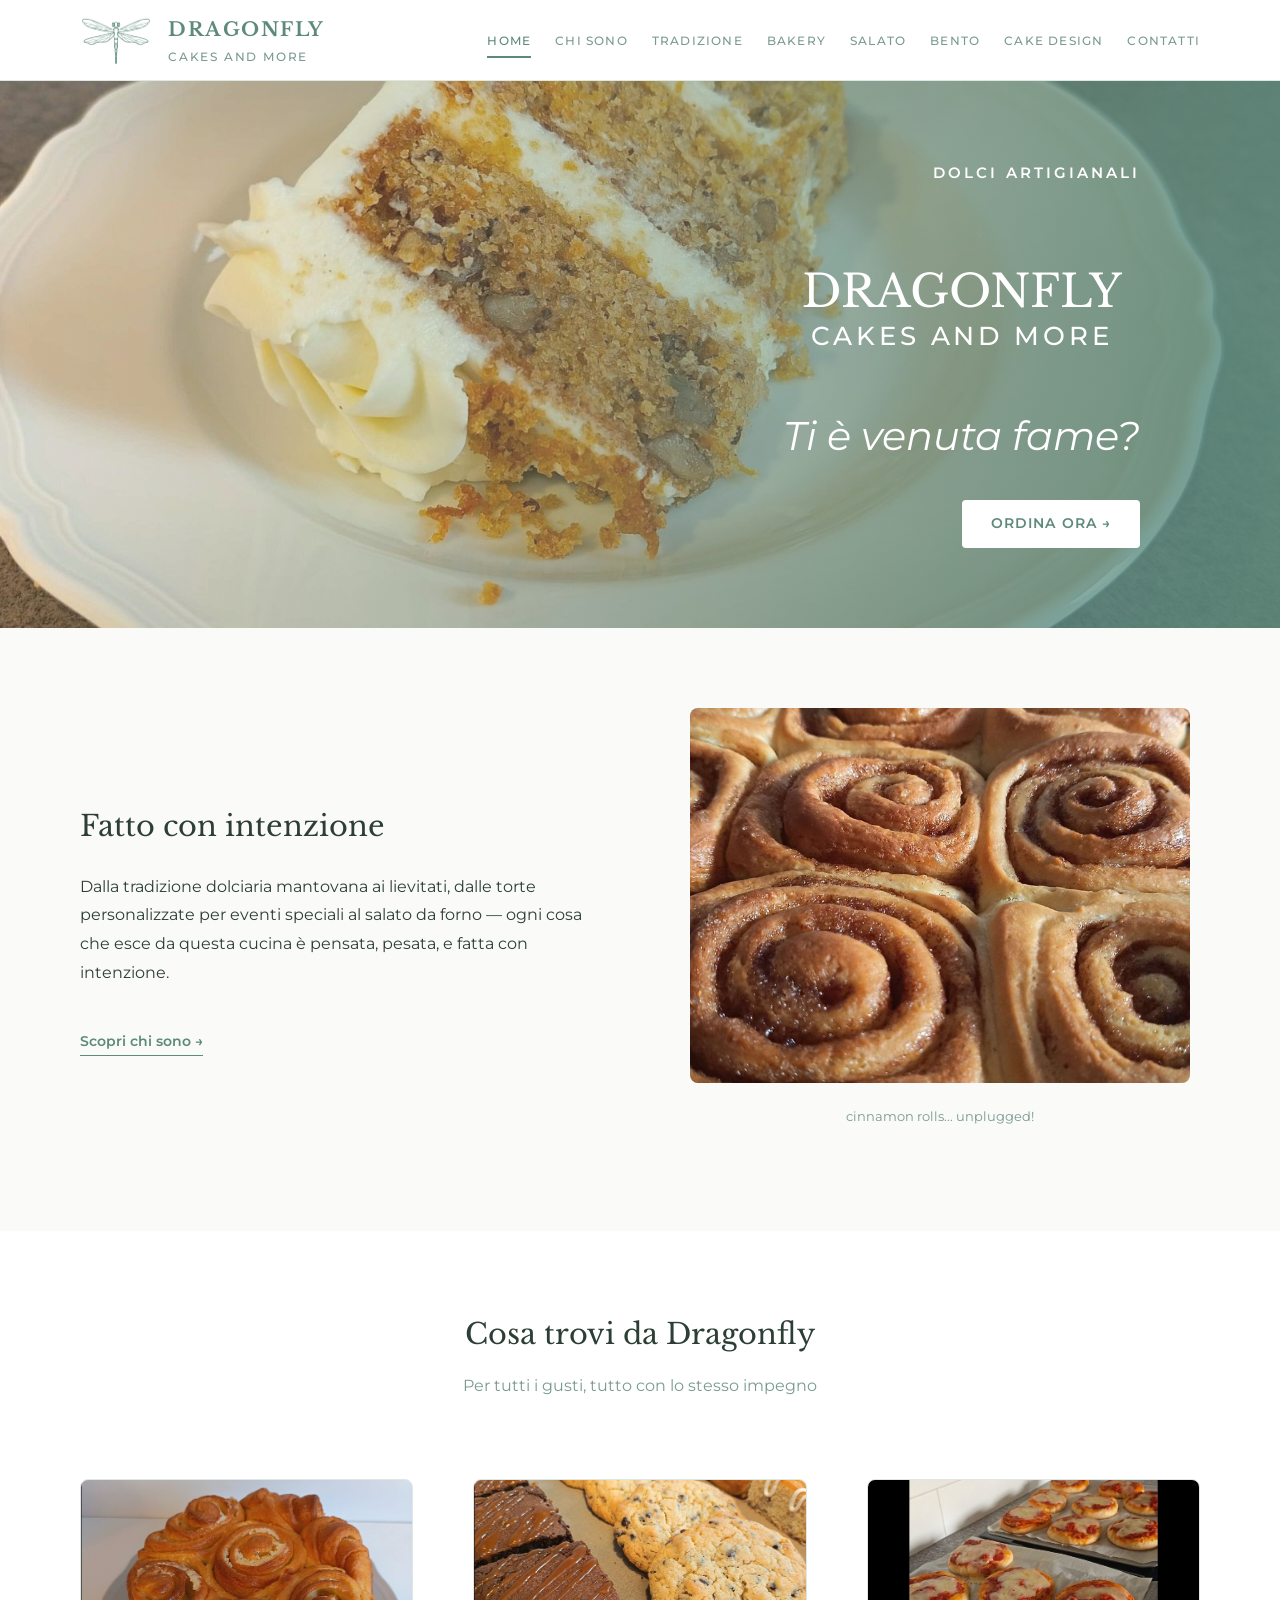
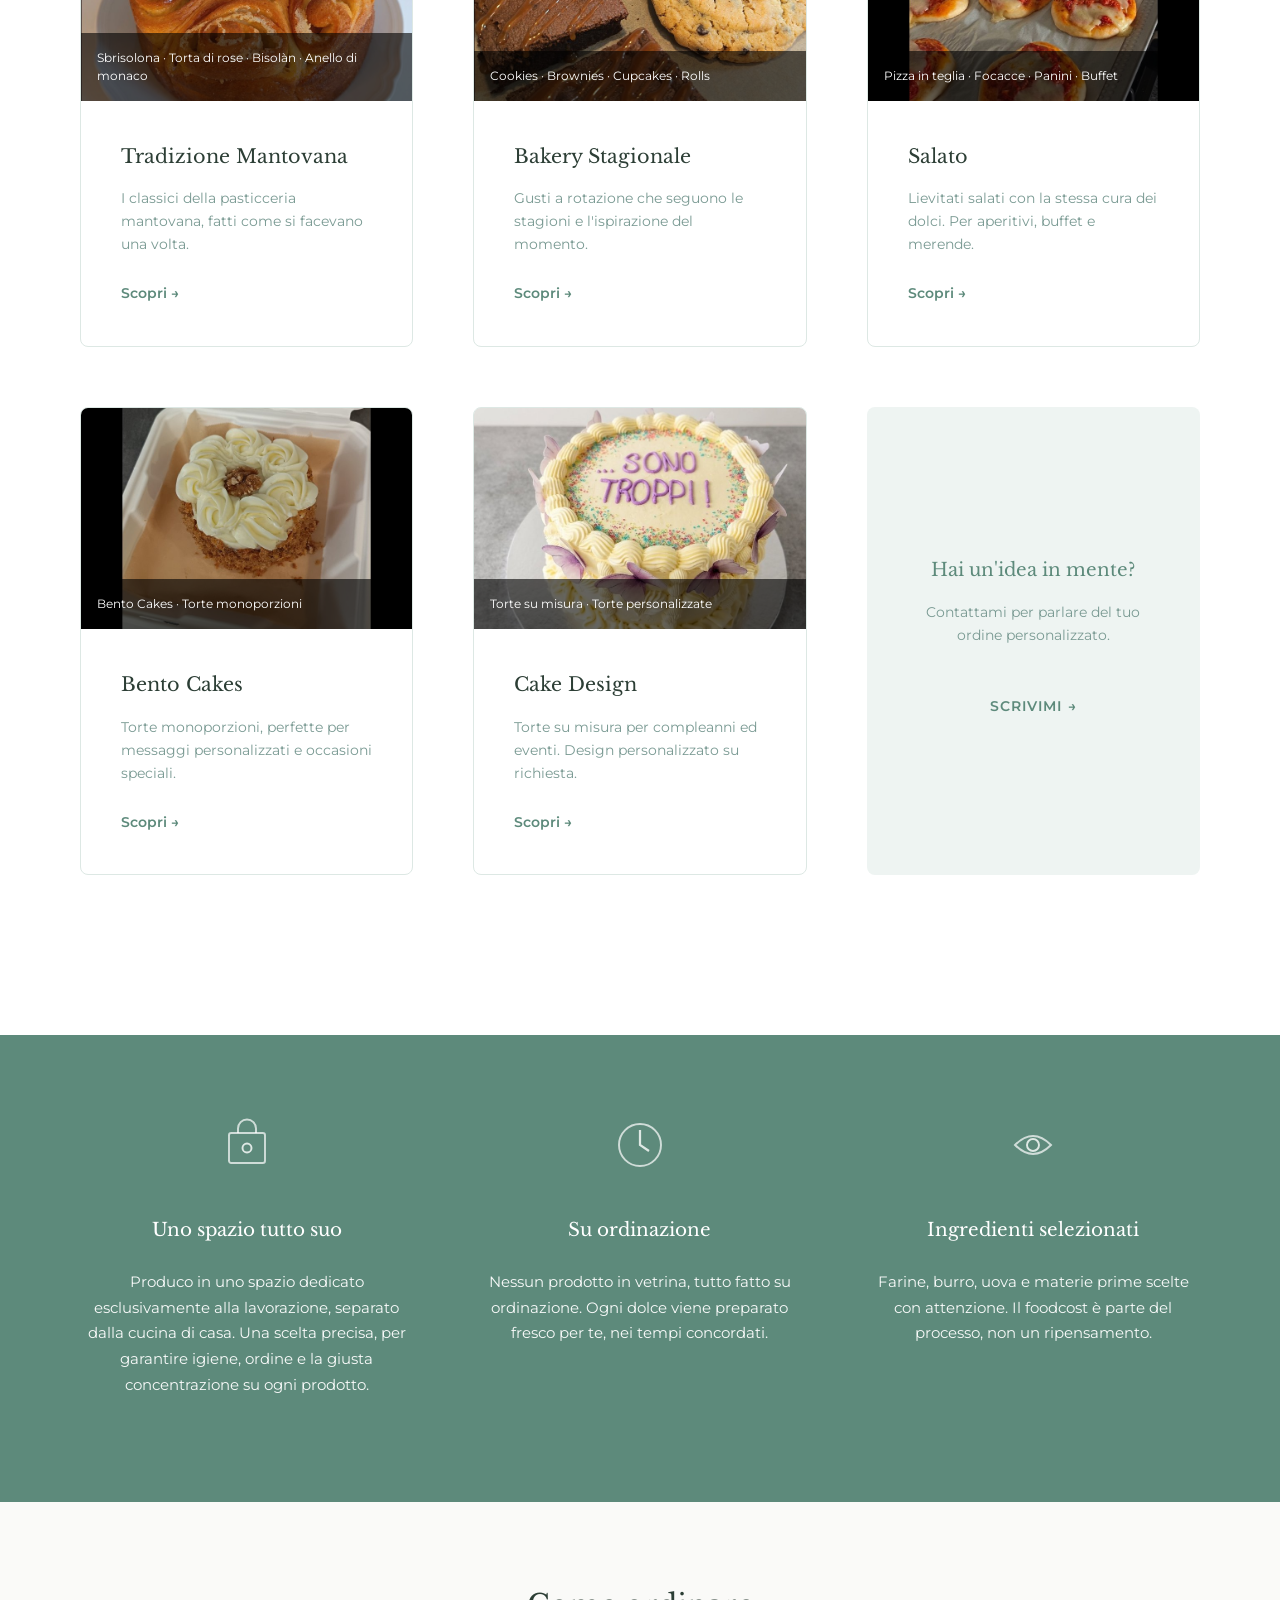
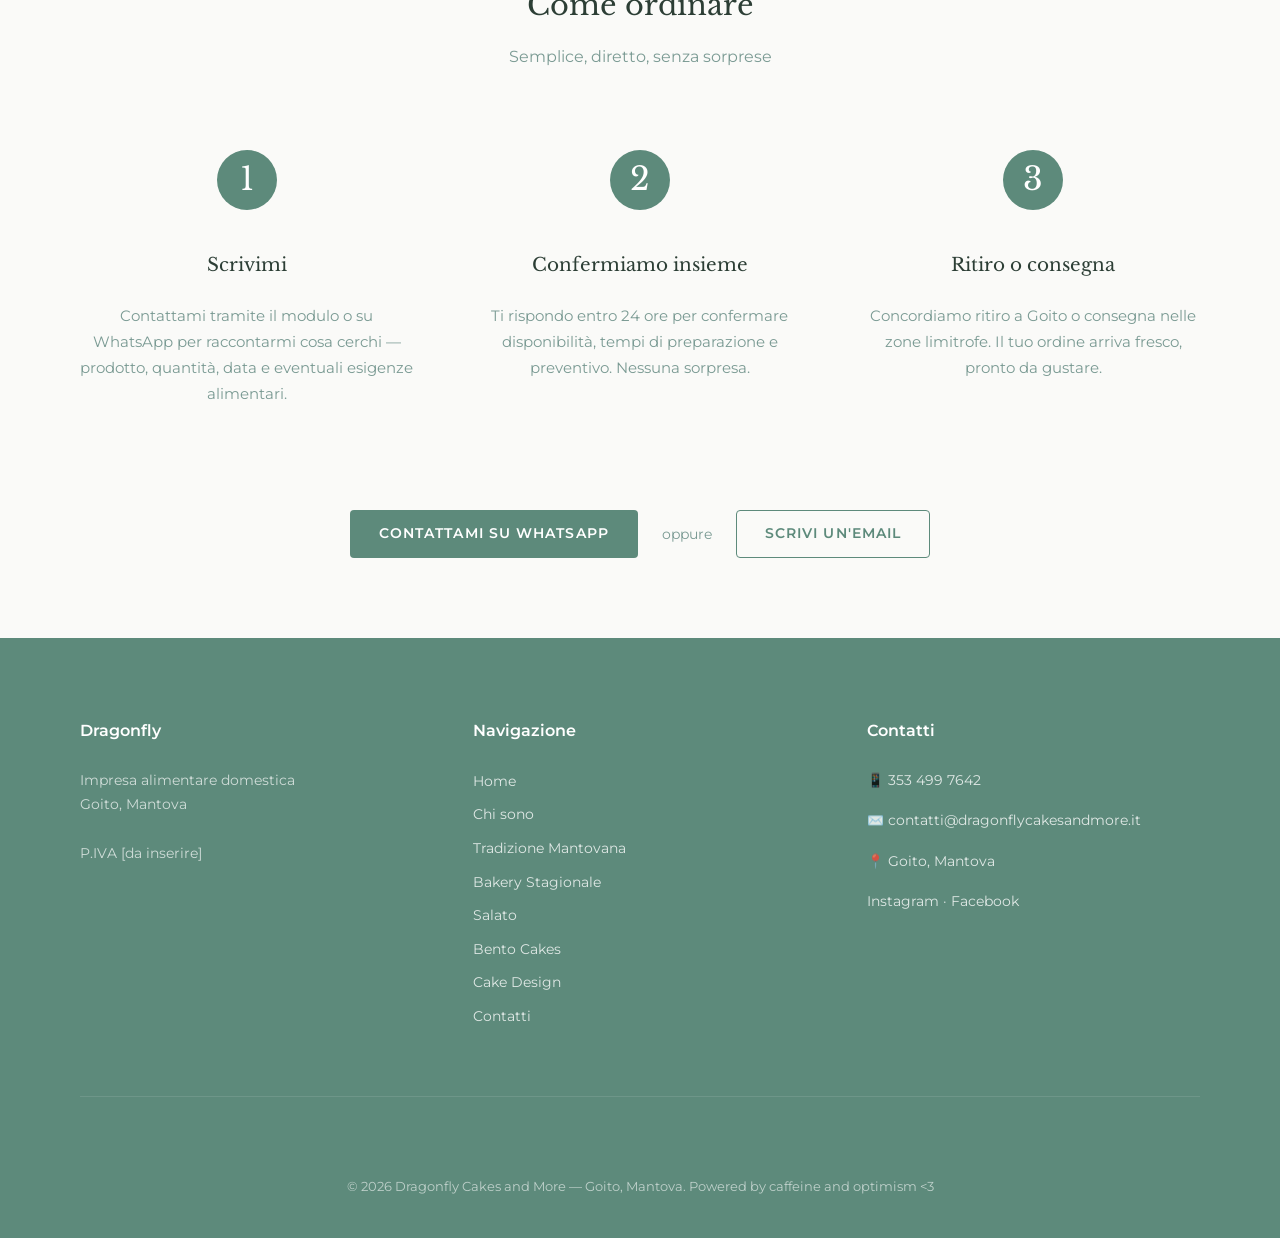
==== index.html @ c2de18cf "prima versione del sito caricato cartella css e images, oltre a html 404, index" ====
<!DOCTYPE html>
<html lang="it">
<head>
  <meta charset="UTF-8">
  <meta name="viewport" content="width=device-width, initial-scale=1.0">
  <meta name="description" content="Dragonfly Cakes and More - Dolci artigianali da forno su ordinazione. Dalla tradizione mantovana ai lievitati freschi, torte personalizzate e salato di qualità.">
  <meta property="og:title" content="Dragonfly Cakes and More — Dolci Artigianali">
  <meta property="og:description" content="Dolci artigianali da forno su ordinazione. Dalla tradizione mantovana ai lievitati freschi, torte personalizzate e salato di qualità.">
  <meta property="og:image" content="images/hero/hero-main.jpg">
  <meta property="og:url" content="https://www.dragonflycakesandmore.it">
  <meta property="og:type" content="website">
  <title>Dragonfly Cakes and More — Dolci Artigianali</title>
  
  <!-- Google Fonts -->
  <link href="https://fonts.googleapis.com/css2?family=Libre+Baskerville:ital,wght@0,400;0,700;1,400&family=Montserrat:wght@300;400;500;600&display=swap" rel="stylesheet">
  
  <!-- Main Stylesheet -->
  <link rel="stylesheet" href="css/style.css">

  <!-- Google tag (gtag.js) -->
  <script async src="https://www.googletagmanager.com/gtag/js?id=G-YMR9J678EK"></script>
  <script>
    window.dataLayer = window.dataLayer || [];
    function gtag(){dataLayer.push(arguments);}
    gtag('js', new Date());
    gtag('config', 'G-YMR9J678EK');
  </script>
</head>

<body>

  <!-- ===== NAVBAR ===== -->
  <nav class="navbar">
    <div class="nav-container">
      <!-- Logo + Brand -->
      <div class="nav-logo">
        <img src="images/logo/libellula-dragonfly.png" alt="Dragonfly logo" class="nav-logo-img" width="295" height="213">
        <div class="nav-logo-text">
          <span class="nav-brand">DRAGONFLY</span>
          <span class="nav-tagline">Cakes and More</span>
        </div>
      </div>

      <!-- Navigation Links -->
      <button class="nav-toggle" aria-label="Menu">&#9776;</button>
      <ul class="nav-links">
        <li><a href="index.html" class="nav-link active">Home</a></li>
        <li><a href="chi-siamo.html" class="nav-link">Chi sono</a></li>
        <li><a href="index.html#tradizione" class="nav-link">Tradizione</a></li>
        <li><a href="index.html#bakery" class="nav-link">Bakery</a></li>
        <li><a href="index.html#salato" class="nav-link">Salato</a></li>
        <li><a href="index.html#bento" class="nav-link">Bento</a></li>
        <li><a href="index.html#cake-design" class="nav-link">Cake Design</a></li>
        <li><a href="contatti.html" class="nav-link">Contatti</a></li>
      </ul>
    </div>
  </nav>

  <!-- ===== HERO SECTION ===== -->
  <section class="hero" id="home">
    <div class="hero-bg">
     <img src="images/hero/hero-main.jpg" alt="Dragonfly Cakes - Le cose migliori" class="hero-img" width="1600" height="900"> 
    </div>
    <div class="hero-overlay"></div>
    
 <div class="hero-content">
  <p class="hero-eyebrow">Dolci Artigianali</p>
  <h1 class="hero-title">DRAGONFLY</h1>
  <blockquote class="hero-quote">
    <p>CAKES AND MORE</p>
  </blockquote>
  <h1 class="hero-tagline">Ti è venuta fame?</h1>
  <a href="#contact" class="btn btn-light" title="Se mangiare dolci è sbagliato, io adoro sbagliare">Ordina ora →</a>
</div>
  </section>

  <!-- ===== INTRO SECTION ===== -->
  <section class="intro" id="about">
    <div class="container">
      <div class="intro-grid">
        <div class="intro-content">
          <h2>Fatto con intenzione</h2>
          <p>Dalla tradizione dolciaria mantovana ai lievitati, dalle torte personalizzate per eventi speciali al salato da forno — ogni cosa che esce da questa cucina è pensata, pesata, e fatta con intenzione.</p>
          <a href="chi-siamo.html" class="link-arrow">Scopri chi sono →</a>
        </div>
        <div class="intro-image">
        <img src="images/intro/intro-foto.jpg" alt="Dettaglio della cucina Dragonfly" class="intro-img" width="800" height="600">  
          <p class="img-caption">cinnamon rolls... unplugged!</p>
        </div>
      </div>
    </div>
  </section>

  <!-- ===== CATEGORIE (PRODOTTI) ===== -->
  <section class="categories" id="prodotti">
    <div class="container">
      <div class="section-header">
        <h2>Cosa trovi da Dragonfly</h2>
        <p>Per tutti i gusti, tutto con lo stesso impegno</p>
      </div>

      <div class="cat-grid">
        <!-- Card 1: Tradizione Mantovana -->
        <article class="cat-card">
          <div class="cat-image">
            <img src="images/prodotti/tradizione-mantovana.jpg" alt="Sbrisolona, Torta di rose, Bisolàn" width="800" height="533">
            <p class="cat-subtitle">Sbrisolona · Torta di rose · Bisolàn · Anello di monaco</p>
          </div>
          <div class="cat-info">
            <h3>Tradizione Mantovana</h3>
            <p>I classici della pasticceria mantovana, fatti come si facevano una volta.</p>
            <a href="#tradizione" class="cat-link">Scopri →</a>
          </div>
        </article>

        <!-- Card 2: Bakery Stagionale -->
        <article class="cat-card">
          <div class="cat-image">
            <img src="images/prodotti/bakery-stagionale.jpg" alt="Cookies, Brownies, Cupcakes" width="800" height="533">
            <p class="cat-subtitle">Cookies · Brownies · Cupcakes · Rolls</p>
          </div>
          <div class="cat-info">
            <h3>Bakery Stagionale</h3>
            <p>Gusti a rotazione che seguono le stagioni e l'ispirazione del momento.</p>
            <a href="#bakery" class="cat-link">Scopri →</a>
          </div>
        </article>

        <!-- Card 3: Salato -->
        <article class="cat-card">
          <div class="cat-image">
            <img src="images/prodotti/salato.jpg" alt="Pizza in teglia, Focacce, Panini" width="800" height="533">
            <p class="cat-subtitle">Pizza in teglia · Focacce · Panini · Buffet</p>
          </div>
          <div class="cat-info">
            <h3>Salato</h3>
            <p>Lievitati salati con la stessa cura dei dolci. Per aperitivi, buffet e merende.</p>
            <a href="#salato" class="cat-link">Scopri →</a>
          </div>
        </article>

        <!-- Card 4: Bento Cakes -->
        <article class="cat-card">
          <div class="cat-image">
            <img src="images/prodotti/bento-cakes.jpg" alt="Bento Cakes, torte monoporzioni" width="800" height="533">
            <p class="cat-subtitle">Bento Cakes · Torte monoporzioni</p>
          </div>
          <div class="cat-info">
            <h3>Bento Cakes</h3>
            <p>Torte monoporzioni, perfette per messaggi personalizzati e occasioni speciali.</p>
            <a href="#bento" class="cat-link">Scopri →</a>
          </div>
        </article>

        <!-- Card 5: Cake Design -->
        <article class="cat-card">
          <div class="cat-image">
            <img src="images/prodotti/cake-design.jpg" alt="Torte personalizzate Cake Design" width="800" height="533">
            <p class="cat-subtitle">Torte su misura · Torte personalizzate</p>
          </div>
          <div class="cat-info">
            <h3>Cake Design</h3>
            <p>Torte su misura per compleanni ed eventi. Design personalizzato su richiesta.</p>
            <a href="#cake-design" class="cat-link">Scopri →</a>
          </div>
        </article>

        <!-- Card 6: CTA Personalizzato -->
        <article class="cat-card cat-card-cta">
          <div class="cat-cta-content">
            <h3>Hai un'idea in mente?</h3>
            <p>Contattami per parlare del tuo ordine personalizzato.</p>
            <a href="#contact" class="btn btn-small">Scrivimi →</a>
          </div>
        </article>
      </div>
    </div>
  </section>

  <!-- ===== TRUST SECTION (Pillar) ===== -->
  <section class="trust">
    <div class="container">
      <div class="trust-grid">
        <!-- Trust Item 1 -->
        <div class="trust-item">
          <svg class="trust-icon" viewBox="0 0 40 40" fill="none" xmlns="http://www.w3.org/2000/svg">
            <rect x="8" y="12" width="24" height="20" rx="1.5" stroke="white" stroke-width="1.3" opacity="0.7"/>
            <path d="M14 12V9a6 6 0 0 1 12 0v3" stroke="white" stroke-width="1.3" opacity="0.7"/>
            <circle cx="20" cy="22" r="3" stroke="white" stroke-width="1.3" opacity="0.8"/>
          </svg>
          <h3>Uno spazio tutto suo</h3>
          <p>Produco in uno spazio dedicato esclusivamente alla lavorazione, separato dalla cucina di casa. Una scelta precisa, per garantire igiene, ordine e la giusta concentrazione su ogni prodotto.</p>
        </div>

        <!-- Trust Item 2 -->
        <div class="trust-item">
          <svg class="trust-icon" viewBox="0 0 40 40" fill="none" xmlns="http://www.w3.org/2000/svg">
            <circle cx="20" cy="20" r="14" stroke="white" stroke-width="1.3" opacity="0.7"/>
            <path d="M20 10v10l6 4" stroke="white" stroke-width="1.5" opacity="0.8"/>
          </svg>
          <h3>Su ordinazione</h3>
          <p>Nessun prodotto in vetrina, tutto fatto su ordinazione. Ogni dolce viene preparato fresco per te, nei tempi concordati.</p>
        </div>

        <!-- Trust Item 3 -->
        <div class="trust-item">
          <svg class="trust-icon" viewBox="0 0 40 40" fill="none" xmlns="http://www.w3.org/2000/svg">
            <path d="M8 20 Q20 8 32 20 Q20 32 8 20z" stroke="white" stroke-width="1.3" opacity="0.7"/>
            <circle cx="20" cy="20" r="4" stroke="white" stroke-width="1.3" opacity="0.8"/>
          </svg>
          <h3>Ingredienti selezionati</h3>
          <p>Farine, burro, uova e materie prime scelte con attenzione. Il foodcost è parte del processo, non un ripensamento.</p>
        </div>
      </div>
    </div>
  </section>

  <!-- ===== COME ORDINARE ===== -->
  <section class="how-to-order" id="contact">
    <div class="container">
      <div class="section-header">
        <h2>Come ordinare</h2>
        <p>Semplice, diretto, senza sorprese</p>
      </div>

      <div class="steps-grid">
        <div class="step">
          <div class="step-number">1</div>
          <h3>Scrivimi</h3>
          <p>Contattami tramite il modulo o su WhatsApp per raccontarmi cosa cerchi — prodotto, quantità, data e eventuali esigenze alimentari.</p>
        </div>

        <div class="step">
          <div class="step-number">2</div>
          <h3>Confermiamo insieme</h3>
          <p>Ti rispondo entro 24 ore per confermare disponibilità, tempi di preparazione e preventivo. Nessuna sorpresa.</p>
        </div>

        <div class="step">
          <div class="step-number">3</div>
          <h3>Ritiro o consegna</h3>
          <p>Concordiamo ritiro a Goito o consegna nelle zone limitrofe. Il tuo ordine arriva fresco, pronto da gustare.</p>
        </div>
      </div>

      <!-- Contact CTA -->
      <div class="contact-cta">
        <a href="https://wa.me/3534997642" class="btn btn-primary" target="_blank">Contattami su WhatsApp</a>
        <p class="or-text">oppure</p>
        <a href="mailto:contatti@dragonflycakesandmore.it" class="btn btn-secondary">Scrivi un'email</a>
      </div>
    </div>
  </section>

  <!-- ===== FOOTER ===== -->
  <footer class="footer">
    <div class="container">
      <div class="footer-grid">
        <!-- Footer Brand -->
        <div class="footer-brand">
          <h4>Dragonfly</h4>
          <p>Impresa alimentare domestica<br>Goito, Mantova<br><br>P.IVA [da inserire]</p>
        </div>

        <!-- Footer Navigation -->
        <div class="footer-col">
          <h4>Navigazione</h4>
          <ul>
            <li><a href="#home">Home</a></li>
            <li><a href="#about">Chi sono</a></li>
            <li><a href="#tradizione">Tradizione Mantovana</a></li>
            <li><a href="#bakery">Bakery Stagionale</a></li>
            <li><a href="#salato">Salato</a></li>
            <li><a href="#bento">Bento Cakes</a></li>
            <li><a href="#cake-design">Cake Design</a></li>
            <li><a href="#contact">Contatti</a></li>
          </ul>
        </div>

        <!-- Footer Contacts -->
        <div class="footer-col">
          <h4>Contatti</h4>
          <p>📱 <a href="https://wa.me/3534997642">353 499 7642</a></p>
          <p>✉️ <a href="mailto:contatti@dragonflycakesandmore.it">contatti@dragonflycakesandmore.it</a></p>
          <p>📍 Goito, Mantova</p>
          <p style="margin-top: 12px;">
            <a href="#" target="_blank">Instagram</a> · 
            <a href="#" target="_blank">Facebook</a>
          </p>
        </div>
      </div>

      <!-- Footer Bottom -->
      <div class="footer-bottom">
        © 2026 Dragonfly Cakes and More — Goito, Mantova. Powered by caffeine and optimism <3
      </div>
    </div>
  </footer>

  <script>
    const toggle = document.querySelector('.nav-toggle');
    const navLinks = document.querySelector('.nav-links');

    toggle.addEventListener('click', function() {
      navLinks.classList.toggle('open');
    });

    document.querySelectorAll('.nav-link').forEach(function(link) {
      link.addEventListener('click', function() {
        navLinks.classList.remove('open');
      });
    });
  </script>

</body>
</html>
---- css/style.css ----
/* ============================================
   DRAGONFLY CAKES AND MORE — STYLESHEET
   Production-ready for Netlify
   ============================================ */

/* ===== CSS VARIABLES (Color Palette) ===== */
:root {
  /* Primary Colors */
  --green: #5d8a7b;
  --green-dark: #2c4a42;
  --green-light: #eef4f2;
  
  /* Neutral Colors */
  --cream: #f7f4ef;
  --warm: #f0ebe3;
  --white: #ffffff;
  --text: #2c3e35;
  --muted: #7a9a93;
  --border: #dde8e4;
  --light-bg: #fafaf8;
  
  /* Spacing */
  --spacing-xs: 8px;
  --spacing-sm: 16px;
  --spacing-md: 24px;
  --spacing-lg: 40px;
  --spacing-xl: 60px;
  --spacing-2xl: 80px;
  
  /* Typography */
  --font-serif: 'Libre Baskerville', serif;
  --font-sans: 'Montserrat', sans-serif;
  
  /* Border Radius */
  --radius-sm: 4px;
  --radius-md: 8px;
  
  /* Transitions */
  --transition: 0.2s ease-in-out;
}

/* ===== GLOBAL STYLES ===== */
* {
  margin: 0;
  padding: 0;
  box-sizing: border-box;
}

html {
  scroll-behavior: smooth;
}

body {
  font-family: var(--font-sans);
  color: var(--text);
  background: var(--white);
  line-height: 1.6;
}

/* ===== CONTAINER ===== */
.container {
  max-width: 1200px;
  margin: 0 auto;
  padding: 0 var(--spacing-lg);
}

/* ===== TYPOGRAPHY ===== */
h1 {
  font-family: var(--font-serif);
  font-size: 2.5rem;
  font-weight: 400;
  line-height: 1.2;
  margin-bottom: var(--spacing-md);
}

h2 {
  font-family: var(--font-serif);
  font-size: 1.8rem;
  font-weight: 400;
  margin-bottom: var(--spacing-md);
  color: var(--text);
}

h3 {
  font-family: var(--font-serif);
  font-size: 1.1rem;
  font-weight: 400;
  margin-bottom: var(--spacing-sm);
}

h4 {
  font-size: 0.95rem;
  font-weight: 600;
  text-transform: uppercase;
  letter-spacing: 0.08em;
  margin-bottom: var(--spacing-sm);
}

p {
  margin-bottom: var(--spacing-md);
  font-size: 0.95rem;
}

/* ===== LINKS & BUTTONS ===== */
a {
  color: var(--green);
  text-decoration: none;
  transition: color var(--transition);
}

a:hover {
  color: var(--green);
}

.link-arrow {
  display: inline-block;
  font-weight: 600;
  border-bottom: 1px solid var(--green);
  padding-bottom: 2px;
  font-size: 0.9rem;
}

.link-arrow:hover {
  opacity: 0.7;
}

/* Buttons */
.btn {
  display: inline-block;
  padding: 12px 28px;
  border-radius: var(--radius-sm);
  font-weight: 600;
  font-size: 0.85rem;
  letter-spacing: 0.08em;
  text-transform: uppercase;
  text-decoration: none;
  transition: all var(--transition);
  border: 1px solid transparent;
  cursor: pointer;
}

.btn-primary {
  background: var(--green);
  color: var(--white);
}

.btn-primary:hover {
  background: var(--green);
}

.btn-secondary {
  background: transparent;
  color: var(--green);
  border: 1px solid var(--green);
}

.btn-secondary:hover {
  background: var(--green);
  color: var(--white);
}

.btn-light {
  background: var(--white);
  color: var(--green);
}

.btn-light:hover {
  opacity: 0.9;
}

.btn-small {
  padding: 8px 16px;
  font-size: 0.7rem;
}

/* ===== NAVBAR ===== */
.navbar {
  background: var(--white);
  border-bottom: 1px solid var(--border);
  position: sticky;
  top: 0;
  z-index: 100;
}

.nav-container {
  max-width: 1200px;
  margin: 0 auto;
  padding: 0 var(--spacing-lg);
  display: flex;
  align-items: center;
  justify-content: space-between;
  height: 80px;
}

.nav-logo {
  display: flex;
  align-items: center;
  gap: var(--spacing-sm);
  flex-shrink: 0;
}

.nav-logo-img {
  width: 72px;
  height: 72px;
  object-fit: contain;
}

.nav-logo-text {
  display: flex;
  flex-direction: column;
  gap: 2px;
}

.nav-brand {
  display: block;
  font-family: var(--font-serif);
  font-size: 1.2rem;
  color: var(--green);
  letter-spacing: 0.08em;
  font-weight: 700;
}

.nav-tagline {
  display: block;
  font-family: var(--font-sans);
  font-size: 0.75rem;
  font-weight: 500;
  letter-spacing: 0.15em;
  color: var(--muted);
  text-transform: uppercase;
}

/* Navigation Links */
.nav-links {
  display: flex;
  list-style: none;
  gap: var(--spacing-md);
  flex-wrap: wrap;
  justify-content: flex-end;
}

.nav-link {
  font-size: 0.75rem;
  font-weight: 500;
  letter-spacing: 0.1em;
  text-transform: uppercase;
  color: var(--muted);
  transition: color var(--transition);
  padding: var(--spacing-xs) 0;
  border-bottom: 2px solid transparent;
}

.nav-link:hover,
.nav-link.active {
  color: var(--green);
  border-bottom-color: var(--green);
}

/* Mobile Navigation */
.nav-toggle {
  display: none;
  background: none;
  border: none;
  font-size: 1.5rem;
  color: var(--green);
  cursor: pointer;
  padding: 8px;
}

@media (max-width: 768px) {
  .nav-container {
    flex-direction: row;
    height: 80px;
    padding: 0 var(--spacing-lg);
  }

  .nav-toggle {
    display: block;
  }

  .nav-links {
    display: none;
    flex-direction: column;
    width: 100%;
    position: absolute;
    top: 80px;
    left: 0;
    right: 0;
    background: var(--white);
    border-bottom: 1px solid var(--border);
    padding: var(--spacing-md) 0;
    z-index: 99;
  }

  .nav-links.open {
    display: flex;
  }

  .nav-link {
    font-size: 0.75rem;
    padding: var(--spacing-sm) var(--spacing-lg);
    text-align: left;
  }
}

/* ===== HERO SECTION ===== */
.hero {
  position: relative;
  background: var(--green);
  min-height: 500px;
  display: flex;
  align-items: center;
  overflow: hidden;
}

.hero-bg {
  position: absolute;
  inset: 0;
  overflow: hidden;
}

.hero-img {
  width: 100%;
  height: 100%;
  object-fit: cover;
  object-position: center;
}

.hero-overlay {
  position: absolute;
  inset: 0;
  background: linear-gradient(to left, rgba(93, 138, 123, 0.85) 0%, transparent 100%);
}

.hero-content {
  position: relative;
  z-index: 2;
  padding: var(--spacing-2xl);
  max-width: 600px;
  color: var(--white);
  text-align: right;
  margin-left: auto;
  margin-right: 60px;
}

.hero-eyebrow {
  font-family: var(--font-sans);
  font-size: 1.5 rem;
  font-weight: 600;
  letter-spacing: 0.2em;
  text-transform: uppercase;
  color: white;
  margin-bottom: var(--spacing-2xl);
  text-align: right;
}

.hero-title {
  color: var(--white);
  font-size: 2.8rem;
  margin-bottom: 2px;
  text-align: center;
}

.hero-description {
  color: rgba(255, 255, 255, 0.95);
  font-size: 1rem;
  margin-bottom: var(--spacing-xl);
  max-width: 500px;
}

@media (max-width: 768px) {
  .hero {
    min-height: 400px;
  }

  .hero-content {
    padding: var(--spacing-xl) var(--spacing-lg);
  }

  .hero-title {
    font-size: 2rem;
  }

  .hero-description {
    font-size: 0.9rem;
  }
}

/* ===== INTRO SECTION ===== */
.intro {
  padding: var(--spacing-2xl) 0;
  background: var(--light-bg);
}

.intro-grid {
  display: grid;
  grid-template-columns: 1fr 1fr;
  gap: var(--spacing-2xl);
  align-items: center;
}

.intro-content h2 {
  margin-bottom: var(--spacing-md);
}

.intro-content p {
  font-size: 1rem;
  line-height: 1.8;
  color: var(--text);
  margin-bottom: var(--spacing-lg);
}

.intro-image {
  text-align: center;
}

.intro-img {
  width: 100%;
  max-width: 500px;
  height: auto;
  border-radius: var(--radius-md);
  object-fit: cover;
  display: block;
  margin: 0 auto;
}

.img-caption {
  font-size: 0.8rem;
  color: var(--muted);
  margin-top: var(--spacing-md);
}

@media (max-width: 768px) {
  .intro {
    padding: var(--spacing-xl) 0;
  }

  .intro-grid {
    grid-template-columns: 1fr;
    gap: var(--spacing-xl);
  }

  .intro-content p {
    font-size: 0.95rem;
  }
}

/* ===== SECTION HEADER ===== */
.section-header {
  text-align: center;
  margin-bottom: var(--spacing-2xl);
}

.section-header h2 {
  margin-bottom: var(--spacing-sm);
}

.section-header p {
  color: var(--muted);
  font-size: 1rem;
}

/* ===== CATEGORIES SECTION ===== */
.categories {
  padding: var(--spacing-2xl) 0;
  background: var(--white);
}

.cat-grid {
  display: grid;
  grid-template-columns: repeat(3, 1fr);
  gap: var(--spacing-xl);
  margin-bottom: var(--spacing-2xl);
}

/* Category Card */
.cat-card {
  background: var(--white);
  border: 1px solid var(--border);
  border-radius: var(--radius-md);
  overflow: hidden;
  transition: transform var(--transition), box-shadow var(--transition);
}

.cat-card:hover {
  transform: translateY(-8px);
  box-shadow: 0 16px 32px rgba(0, 0, 0, 0.1);
}

.cat-image {
  position: relative;
  width: 100%;
  padding-bottom: 66.66%; /* 3:2 aspect ratio */
  background: var(--border);
  overflow: hidden;
}

.cat-image img {
  position: absolute;
  top: 0;
  left: 0;
  width: 100%;
  height: 100%;
  object-fit: cover;
}

.cat-subtitle {
  position: absolute;
  bottom: 0;
  left: 0;
  right: 0;
  background: rgba(0, 0, 0, 0.6);
  color: var(--white);
  padding: var(--spacing-sm);
  font-size: 0.75rem;
  line-height: 1.5;
  margin: 0;
}

.cat-info {
  padding: var(--spacing-lg);
}

.cat-info h3 {
  font-family: var(--font-serif);
  font-size: 1.2rem;
  margin-bottom: var(--spacing-sm);
  color: var(--text);
}

.cat-info p {
  font-size: 0.9rem;
  color: var(--muted);
  margin-bottom: var(--spacing-md);
  line-height: 1.6;
}

.cat-link {
  font-weight: 600;
  font-size: 0.85rem;
  display: inline-flex;
  align-items: center;
}

/* CTA Card */
.cat-card-cta {
  background: var(--green-light);
  border-color: transparent;
  display: flex;
  align-items: center;
  justify-content: center;
  min-height: 400px;
}

.cat-cta-content {
  text-align: center;
  padding: var(--spacing-lg);
}

.cat-cta-content h3 {
  font-family: var(--font-serif);
  font-size: 1.15rem;
  color: var(--green);
  margin-bottom: var(--spacing-sm);
}

.cat-cta-content p {
  color: var(--muted);
  font-size: 0.9rem;
  margin-bottom: var(--spacing-lg);
}

@media (max-width: 1024px) {
  .cat-grid {
    grid-template-columns: repeat(2, 1fr);
  }

  .cat-card-cta {
    grid-column: span 2;
  }
}

@media (max-width: 768px) {
  .categories {
    padding: var(--spacing-xl) 0;
  }

  .cat-grid {
    grid-template-columns: 1fr;
    gap: var(--spacing-lg);
  }

  .cat-card-cta {
    grid-column: span 1;
  }
}

/* ===== TRUST SECTION ===== */
.trust {
  background: var(--green);
  padding: var(--spacing-2xl) 0;
  color: var(--white);
}

.trust-grid {
  display: grid;
  grid-template-columns: repeat(3, 1fr);
  gap: var(--spacing-xl);
}

.trust-item {
  text-align: center;
}

.trust-icon {
  width: 60px;
  height: 60px;
  margin: 0 auto var(--spacing-lg);
  display: block;
}

.trust-item h3 {
  font-family: var(--font-serif);
  font-size: 1.15rem;
  color: var(--white);
  margin-bottom: var(--spacing-md);
}

.trust-item p {
  color: rgba(255, 255, 255, 0.95);
  font-size: 0.95rem;
  line-height: 1.7;
}

@media (max-width: 768px) {
  .trust {
    padding: var(--spacing-xl) 0;
  }

  .trust-grid {
    grid-template-columns: 1fr;
    gap: var(--spacing-xl);
  }
}

/* ===== HOW TO ORDER SECTION ===== */
.how-to-order {
  padding: var(--spacing-2xl) 0;
  background: var(--light-bg);
}

.steps-grid {
  display: grid;
  grid-template-columns: repeat(3, 1fr);
  gap: var(--spacing-xl);
  margin-bottom: var(--spacing-2xl);
}

.step {
  text-align: center;
}

.step-number {
  width: 60px;
  height: 60px;
  background: var(--green);
  color: var(--white);
  border-radius: 50%;
  display: flex;
  align-items: center;
  justify-content: center;
  font-family: var(--font-serif);
  font-size: 2rem;
  margin: 0 auto var(--spacing-lg);
}

.step h3 {
  font-family: var(--font-serif);
  font-size: 1.15rem;
  margin-bottom: var(--spacing-md);
}

.step p {
  color: var(--muted);
  font-size: 0.95rem;
  line-height: 1.7;
}

.contact-cta {
  text-align: center;
  display: flex;
  gap: var(--spacing-md);
  justify-content: center;
  align-items: center;
  flex-wrap: wrap;
}

.or-text {
  font-size: 0.9rem;
  color: var(--muted);
  margin: 0;
}

@media (max-width: 768px) {
  .how-to-order {
    padding: var(--spacing-xl) 0;
  }

  .steps-grid {
    grid-template-columns: 1fr;
    gap: var(--spacing-lg);
  }

  .contact-cta {
    flex-direction: column;
    gap: var(--spacing-lg);
  }

  .contact-cta a {
    width: 100%;
    text-align: center;
  }
}

/* ===== FOOTER ===== */
.footer {
  background: var(--green);
  color: var(--white);
  padding: var(--spacing-2xl) 0 var(--spacing-lg);
}

.footer-grid {
  display: grid;
  grid-template-columns: repeat(3, 1fr);
  gap: var(--spacing-xl);
  margin-bottom: var(--spacing-2xl);
  border-bottom: 1px solid rgba(255, 255, 255, 0.1);
  padding-bottom: var(--spacing-xl);
}

.footer-brand h4,
.footer-col h4 {
  color: var(--white);
  text-transform: none;
  letter-spacing: normal;
  font-size: 1rem;
  margin-bottom: var(--spacing-md);
}

.footer-brand p {
  font-size: 0.85rem;
  line-height: 1.8;
  color: rgba(255, 255, 255, 0.7);
}

.footer-col ul {
  list-style: none;
}

.footer-col li {
  margin-bottom: var(--spacing-xs);
}

.footer-col a {
  color: rgba(255, 255, 255, 0.8);
  font-size: 0.85rem;
}

.footer-col a:hover {
  color: var(--green);
}

.footer-col p {
  font-size: 0.85rem;
  line-height: 1.8;
  color: rgba(255, 255, 255, 0.8);
  margin-bottom: var(--spacing-sm);
}

.footer-bottom {
  text-align: center;
  font-size: 0.8rem;
  color: rgba(255, 255, 255, 0.6);
}

.easter-egg {
  font-style: italic;
  margin-top: var(--spacing-sm);
}

@media (max-width: 768px) {
  .footer-grid {
    grid-template-columns: 1fr;
    gap: var(--spacing-lg);
  }
}

/* ===== RESPONSIVE IMAGE ===== */
img {
  max-width: 100%;
  height: auto;
  display: block;
}

/* ===== UTILITY CLASSES ===== */
.text-center {
  text-align: center;
}

.text-muted {
  color: var(--muted);
}

.mt-lg {
  margin-top: var(--spacing-lg);
}

.mb-lg {
  margin-bottom: var(--spacing-lg);
}

/* ===== CHI-SIAMO PAGE SPECIFIC ===== */

/* Page Header */
.page-header {
  background: var(--cream);
  padding: var(--spacing-2xl) 0;
  border-bottom: 1px solid var(--border);
}

.page-header h1 {
  font-family: var(--font-serif);
  font-size: 2rem;
  font-weight: 400;
  color: var(--green);
  margin-bottom: var(--spacing-sm);
  line-height: 1.3;
}

.page-header-eyebrow {
  font-size: 0.6rem;
  font-weight: 600;
  letter-spacing: 0.2em;
  text-transform: uppercase;
  color: var(--muted);
  margin-bottom: var(--spacing-md);
}

.page-header-subtitle {
  font-size: 0.85rem;
  color: var(--muted);
  font-style: italic;
  margin: 0;
}

/* ===== STORIA SECTION ===== */
.storia-section {
  padding: var(--spacing-2xl) 0;
  background: var(--white);
}

.storia-grid {
  display: grid;
  grid-template-columns: 1.2fr 1fr;
  gap: var(--spacing-2xl);
  align-items: start;
}

.storia-content h2 {
  font-family: var(--font-serif);
  font-size: 1.3rem;
  font-weight: 400;
  color: var(--green);
  margin-bottom: var(--spacing-lg);
  line-height: 1.4;
}

.storia-content p {
  font-size: 0.95rem;
  line-height: 1.8;
  color: var(--text);
  margin-bottom: var(--spacing-lg);
}

/* Drop cap first letter */
.drop-cap::first-letter {
  font-size: 2em;
  font-weight: bold;
  float: left;
  line-height: 0.8;
  padding-right: 8px;
  color: var(--green);
}

/* Sidebar */
.storia-sidebar {
  display: flex;
  flex-direction: column;
  gap: var(--spacing-xl);
}

.sidebar-photo {
  text-align: center;
}

.sidebar-img {
  width: 100%;
  border-radius: var(--radius-md);
  object-fit: cover;
  aspect-ratio: 3/4;
  margin-bottom: var(--spacing-md);
}

.photo-caption {
  font-size: 0.8rem;
  color: var(--muted);
  margin: 0;
}

.sidebar-quote {
  background: var(--light-bg);
  border-left: 3px solid var(--green);
  padding: var(--spacing-lg);
  border-radius: var(--radius-sm);
}

.sidebar-quote p {
  font-family: var(--font-serif);
  font-size: 0.95rem;
  font-style: italic;
  color: var(--text);
  margin-bottom: var(--spacing-md);
  line-height: 1.7;
}

.sidebar-quote span {
  display: block;
  font-size: 0.8rem;
  color: var(--muted);
  text-align: right;
}

@media (max-width: 1024px) {
  .storia-grid {
    grid-template-columns: 1fr;
    gap: var(--spacing-xl);
  }
}

@media (max-width: 768px) {
  .storia-section {
    padding: var(--spacing-xl) 0;
  }

  .storia-content h2 {
    font-size: 1.1rem;
  }

  .storia-content p {
    font-size: 0.9rem;
  }
}

/* ===== VALORI SECTION ===== */
.valori-section {
  padding: var(--spacing-2xl) 0;
  background: var(--light-bg);
}

.valori-grid {
  display: grid;
  grid-template-columns: repeat(4, 1fr);
  gap: var(--spacing-xl);
}

.valore-card {
  background: var(--white);
  padding: var(--spacing-lg);
  border-radius: var(--radius-md);
  border: 1px solid var(--border);
  text-align: center;
  transition: transform var(--transition), box-shadow var(--transition);
}

.valore-card:hover {
  transform: translateY(-4px);
  box-shadow: 0 8px 20px rgba(0, 0, 0, 0.08);
}

.valore-icon {
  width: 50px;
  height: 50px;
  margin: 0 auto var(--spacing-md);
  color: var(--green);
  flex-shrink: 0;
}

.valore-icon svg {
  width: 100%;
  height: 100%;
}

.valore-card h3 {
  font-family: var(--font-serif);
  font-size: 1rem;
  margin-bottom: var(--spacing-sm);
  color: var(--text);
}

.valore-card p {
  font-size: 0.85rem;
  color: var(--muted);
  line-height: 1.7;
  margin: 0;
}

@media (max-width: 1024px) {
  .valori-grid {
    grid-template-columns: repeat(2, 1fr);
  }
}

@media (max-width: 768px) {
  .valori-section {
    padding: var(--spacing-xl) 0;
  }

  .valori-grid {
    grid-template-columns: 1fr;
  }
}

/* ===== DRAGONFLY SECTION ===== */
.dragonfly-section {
  padding: var(--spacing-2xl) 0;
  background: var(--white);
  border-top: 1px solid var(--border);
  border-bottom: 1px solid var(--border);
}

.dragonfly-grid {
  display: grid;
  grid-template-columns: 1fr 1.2fr;
  gap: var(--spacing-2xl);
  align-items: center;
}

.dragonfly-visual {
  text-align: center;
}

.dragonfly-box {
  background: var(--green-light);
  border-radius: var(--radius-md);
  padding: var(--spacing-xl);
  display: flex;
  flex-direction: column;
  align-items: center;
  gap: var(--spacing-md);
}

.dragonfly-box svg {
  width: 120px;
  height: 120px;
  color: var(--green);
}

.dragonfly-label {
  font-size: 0.7rem;
  letter-spacing: 0.1em;
  text-transform: uppercase;
  color: var(--muted);
  text-align: center;
  line-height: 1.6;
  margin: 0;
}

.dragonfly-content {
  padding: var(--spacing-lg);
}

.dragonfly-eyebrow {
  font-size: 0.6rem;
  font-weight: 600;
  letter-spacing: 0.2em;
  text-transform: uppercase;
  color: var(--muted);
  margin-bottom: var(--spacing-md);
  display: block;
}

.dragonfly-content h2 {
  font-family: var(--font-serif);
  font-size: 1.3rem;
  font-weight: 400;
  color: var(--green);
  margin-bottom: var(--spacing-lg);
  line-height: 1.4;
}

.dragonfly-content p {
  font-size: 0.95rem;
  line-height: 1.8;
  color: var(--text);
  margin-bottom: var(--spacing-lg);
}

.dragonfly-content em {
  color: var(--green);
  font-style: italic;
  font-weight: 600;
}

@media (max-width: 1024px) {
  .dragonfly-grid {
    grid-template-columns: 1fr;
  }
}

@media (max-width: 768px) {
  .dragonfly-section {
    padding: var(--spacing-xl) 0;
  }

  .dragonfly-content h2 {
    font-size: 1.1rem;
  }
}

/* ===== CTA SECTION (Page CTA) ===== */
.cta-section-page {
  padding: var(--spacing-2xl) 0;
  background: var(--light-bg);
}

.cta-content {
  text-align: center;
  max-width: 700px;
  margin: 0 auto;
}

.cta-content h2 {
  font-family: var(--font-serif);
  font-size: 1.8rem;
  font-weight: 400;
  color: var(--text);
  margin-bottom: var(--spacing-md);
  line-height: 1.3;
}

.cta-content p {
  font-size: 0.95rem;
  color: var(--muted);
  margin-bottom: var(--spacing-xl);
  line-height: 1.7;
}

.cta-buttons {
  display: flex;
  gap: var(--spacing-md);
  justify-content: center;
  flex-wrap: wrap;
}

.cta-buttons .btn {
  padding: 12px 32px;
  font-size: 0.85rem;
}

@media (max-width: 768px) {
  .cta-section-page {
    padding: var(--spacing-xl) 0;
  }

  .cta-content h2 {
    font-size: 1.5rem;
  }

  .cta-buttons {
    flex-direction: column;
  }

  .cta-buttons .btn {
    width: 100%;
    text-align: center;
  }
}

/* ===== LEGAL PAGES (Privacy, Cookie) ===== */

.legal-content {
  padding: var(--spacing-2xl) 0;
  background: var(--white);
}

.legal-text {
  max-width: 900px;
  margin: 0 auto;
}

.legal-text h2 {
  font-family: var(--font-serif);
  font-size: 1.4rem;
  font-weight: 400;
  color: var(--green);
  margin-top: var(--spacing-2xl);
  margin-bottom: var(--spacing-md);
  padding-top: var(--spacing-lg);
  border-top: 1px solid var(--border);
}

.legal-text h2:first-child {
  border-top: none;
  padding-top: 0;
  margin-top: 0;
}

.legal-text h3 {
  font-family: var(--font-serif);
  font-size: 1.1rem;
  font-weight: 400;
  color: var(--text);
  margin-top: var(--spacing-lg);
  margin-bottom: var(--spacing-sm);
}

.legal-text p {
  font-size: 0.95rem;
  line-height: 1.8;
  color: var(--text);
  margin-bottom: var(--spacing-lg);
}

.legal-list {
  list-style: none;
  padding: 0;
  margin-bottom: var(--spacing-lg);
}

.legal-list li {
  padding: 8px 0 8px 24px;
  position: relative;
  font-size: 0.95rem;
  color: var(--text);
  line-height: 1.7;
}

.legal-list li:before {
  content: "•";
  position: absolute;
  left: 0;
  color: var(--green);
  font-weight: bold;
}

.legal-text a {
  color: var(--green);
  text-decoration: underline;
  font-weight: 500;
}

.legal-text a:hover {
  color: var(--green);
}

.inline-link {
  color: var(--green);
  text-decoration: underline;
}

.inline-link:hover {
  color: var(--green);
}

.legal-divider {
  border: none;
  height: 1px;
  background: var(--border);
  margin: var(--spacing-2xl) 0;
}

.legal-footer {
  text-align: center;
  color: var(--muted);
  font-style: italic;
}

@media (max-width: 768px) {
  .legal-content {
    padding: var(--spacing-xl) 0;
  }

  .legal-text h2 {
    font-size: 1.2rem;
    margin-top: var(--spacing-xl);
  }

  .legal-text h3 {
    font-size: 1rem;
  }

  .legal-text p {
    font-size: 0.9rem;
  }
}

/* ===== QUOTE SECTIONS ===== */

.hero-quote {
  margin: 2px 0 0 0;
  padding: 0;
  border-left: none;
  font-style: normal;
  text-align: center;
}

.hero-quote p {
  color: var(--white);
  font-size: 1.6rem;
  line-height: 1.2;
  margin: 0 0 4px 0;
  font-family: var(--font-sans);
  font-weight: 500;
  letter-spacing: 0.15em;
  text-transform: uppercase;
  font-style: normal;
}

.hero-quote footer {
  color: var(--white);
  font-size: 0.7rem;
  font-weight: 600;
  letter-spacing: 0.2em;
  text-transform: uppercase;
  font-style: normal;
  opacity: 0.9;
  font-family: var(--font-sans);
}

.page-quote {
  margin: var(--spacing-lg) 0 0 0;
  padding: var(--spacing-md) 0;
  border-left: 4px solid var(--green);
  padding-left: var(--spacing-md);
  font-style: italic;
}

.page-quote p {
  color: var(--text);
  font-size: 1rem;
  line-height: 1.6;
  margin: 0 0 var(--spacing-sm) 0;
  font-family: var(--font-serif);
  font-weight: 400;
}

.page-quote footer {
  color: var(--muted);
  font-size: 0.85rem;
  font-style: normal;
}

@media (max-width: 768px) {
  .hero-quote p {
    font-size: 0.95rem;
  }

  .page-quote p {
    font-size: 0.9rem;
  }
}

/* ===== COOKIE BANNER ===== */

.cookie-banner {
  position: fixed;
  bottom: 0;
  left: 0;
  right: 0;
  background: var(--green);
  color: var(--white);
  padding: var(--spacing-md);
  box-shadow: 0 -4px 12px rgba(0, 0, 0, 0.15);
  z-index: 999;
  display: flex;
  justify-content: center;
  align-items: center;
}

.cookie-banner-content {
  display: flex;
  justify-content: space-between;
  align-items: center;
  gap: var(--spacing-lg);
  max-width: 1200px;
  width: 100%;
}

.cookie-banner-text {
  flex: 1;
}

.cookie-banner-text p {
  margin: 0 0 var(--spacing-sm) 0;
  font-size: 0.9rem;
  line-height: 1.5;
}

.cookie-banner-text p:first-child {
  font-weight: 600;
  margin-bottom: var(--spacing-xs);
}

.cookie-banner-buttons {
  display: flex;
  gap: var(--spacing-sm);
  white-space: nowrap;
}

.btn-small {
  padding: 8px 16px;
  font-size: 0.85rem;
}

.btn-link {
  background: transparent;
  color: var(--white);
  text-decoration: underline;
  border: none;
}

.btn-link:hover {
  opacity: 0.8;
}

@media (max-width: 768px) {
  .cookie-banner-content {
    flex-direction: column;
    align-items: flex-start;
    gap: var(--spacing-md);
  }

  .cookie-banner-text p {
    font-size: 0.85rem;
  }

  .cookie-banner-buttons {
    width: 100%;
    flex-wrap: wrap;
  }

  .cookie-banner-buttons .btn {
    flex: 1;
    min-width: 120px;
  }
}

/* ===== CONTACT PAGE SPECIFIC ===== */

/* Hero placeholder for contact page */
#hero-contatti .hero-placeholder {
  position: absolute;
  inset: 0;
  background: linear-gradient(135deg, #2c4a42 0%, #3d6b5e 50%, #4a7d6e 100%);
  display: flex;
  align-items: center;
  justify-content: center;
  opacity: 0.3;
}

#hero-contatti .hero-placeholder p {
  font-size: 0.7rem;
  letter-spacing: 0.15em;
  text-transform: uppercase;
  color: var(--white);
  margin: 0;
}

/* ===== CONTACT METHODS ===== */
.contact-methods {
  padding: var(--spacing-2xl) 0;
  background: var(--light-bg);
}

.methods-grid {
  display: grid;
  grid-template-columns: repeat(3, 1fr);
  gap: var(--spacing-xl);
}

.method-card {
  background: var(--white);
  border: 1px solid var(--border);
  border-radius: var(--radius-md);
  padding: var(--spacing-xl);
  text-align: center;
  transition: transform var(--transition), box-shadow var(--transition);
}

.method-card:hover {
  transform: translateY(-8px);
  box-shadow: 0 12px 24px rgba(0, 0, 0, 0.08);
}

.method-icon {
  font-size: 3rem;
  margin-bottom: var(--spacing-md);
}

.method-card h3 {
  font-family: var(--font-serif);
  font-size: 1.3rem;
  margin-bottom: var(--spacing-sm);
}

.method-card p {
  color: var(--muted);
  font-size: 0.95rem;
  margin-bottom: var(--spacing-lg);
}

@media (max-width: 1024px) {
  .methods-grid {
    grid-template-columns: repeat(2, 1fr);
  }

  .method-card:nth-child(3) {
    grid-column: span 2;
  }
}

@media (max-width: 768px) {
  .methods-grid {
    grid-template-columns: 1fr;
  }

  .method-card:nth-child(3) {
    grid-column: span 1;
  }
}

/* ===== CONTACT FORM ===== */
.contact-form-section {
  padding: var(--spacing-2xl) 0;
  background: var(--white);
}

.form-wrapper {
  max-width: 700px;
  margin: 0 auto;
  background: var(--light-bg);
  border-radius: var(--radius-md);
  padding: var(--spacing-xl);
  border: 1px solid var(--border);
}

.form-header {
  text-align: center;
  margin-bottom: var(--spacing-2xl);
}

.form-header h2 {
  margin-bottom: var(--spacing-sm);
}

.form-header p {
  color: var(--muted);
  font-size: 1rem;
}

.contact-form {
  display: flex;
  flex-direction: column;
}

.form-group {
  margin-bottom: var(--spacing-lg);
  display: flex;
  flex-direction: column;
}

.form-group label {
  font-weight: 600;
  font-size: 0.9rem;
  margin-bottom: var(--spacing-xs);
  color: var(--text);
}

.form-group input,
.form-group select,
.form-group textarea {
  padding: 12px 16px;
  border: 1px solid var(--border);
  border-radius: var(--radius-sm);
  font-family: var(--font-sans);
  font-size: 0.95rem;
  color: var(--text);
  transition: border-color var(--transition), box-shadow var(--transition);
}

.form-group input:focus,
.form-group select:focus,
.form-group textarea:focus {
  outline: none;
  border-color: var(--green);
  box-shadow: 0 0 0 3px rgba(93, 138, 123, 0.1);
}

.form-group textarea {
  resize: vertical;
  line-height: 1.6;
}

.form-group select {
  cursor: pointer;
  appearance: none;
  background-image: url("data:image/svg+xml,%3Csvg xmlns='http://www.w3.org/2000/svg' width='12' height='12' viewBox='0 0 12 12'%3E%3Cpath fill='%235d8a7b' d='M6 9L1 4h10z'/%3E%3C/svg%3E");
  background-repeat: no-repeat;
  background-position: right 12px center;
  padding-right: 36px;
}

/* Checkbox styling */
.form-checkbox {
  flex-direction: row;
  align-items: flex-start;
  gap: var(--spacing-sm);
}

.form-checkbox input[type="checkbox"] {
  width: 20px;
  height: 20px;
  margin-top: 2px;
  cursor: pointer;
  flex-shrink: 0;
}

.form-checkbox label {
  margin-bottom: 0;
  font-weight: 400;
  cursor: pointer;
  font-size: 0.85rem;
}

.form-checkbox a {
  color: var(--green);
}

/* Button in form */
.btn-large {
  padding: 14px 32px;
  font-size: 0.9rem;
  margin-top: var(--spacing-md);
}

.form-note {
  text-align: center;
  font-size: 0.8rem;
  color: var(--muted);
  margin-top: var(--spacing-md);
}

/* ===== COMPANY INFO ===== */
.company-info {
  padding: var(--spacing-2xl) 0;
  background: var(--light-bg);
}

.info-grid {
  display: grid;
  grid-template-columns: repeat(4, 1fr);
  gap: var(--spacing-lg);
}

.info-card {
  background: var(--white);
  padding: var(--spacing-lg);
  border-radius: var(--radius-md);
  border: 1px solid var(--border);
}

.info-card h3 {
  font-family: var(--font-serif);
  font-size: 1rem;
  margin-bottom: var(--spacing-sm);
  color: var(--text);
}

.info-card p {
  font-size: 0.9rem;
  line-height: 1.8;
  color: var(--muted);
  margin: 0;
}

.info-card a {
  color: var(--green);
  font-weight: 600;
}

@media (max-width: 1024px) {
  .info-grid {
    grid-template-columns: repeat(2, 1fr);
  }
}

@media (max-width: 768px) {
  .info-grid {
    grid-template-columns: 1fr;
  }

  .contact-methods {
    padding: var(--spacing-xl) 0;
  }

  .form-wrapper {
    padding: var(--spacing-lg);
  }

  .contact-form-section {
    padding: var(--spacing-xl) 0;
  }

  .company-info {
    padding: var(--spacing-xl) 0;
  }
}

/* ===== FAQ SECTION ===== */
.faq-section {
  padding: var(--spacing-2xl) 0;
  background: var(--white);
}

.faq-grid {
  display: grid;
  grid-template-columns: repeat(2, 1fr);
  gap: var(--spacing-xl);
}

.faq-item {
  padding: var(--spacing-lg);
  background: var(--light-bg);
  border-radius: var(--radius-md);
  border: 1px solid var(--border);
}

.faq-item h4 {
  font-family: var(--font-serif);
  font-size: 1.05rem;
  font-weight: 400;
  color: var(--text);
  margin-bottom: var(--spacing-md);
  letter-spacing: normal;
  text-transform: none;
}

.faq-item p {
  font-size: 0.9rem;
  color: var(--muted);
  line-height: 1.7;
  margin: 0;
}

@media (max-width: 768px) {
  .faq-section {
    padding: var(--spacing-xl) 0;
  }

  .faq-grid {
    grid-template-columns: 1fr;
    gap: var(--spacing-lg);
  }
}
.hero-tagline {
  color: var(--white);
  font-family: Montserrat, sans-serif;
  font-size: 2.5rem;
  font-weight: 400;
  font-style: italic;
  margin-top: var(--spacing-xl);
  margin-bottom: var(--spacing-lg);
}
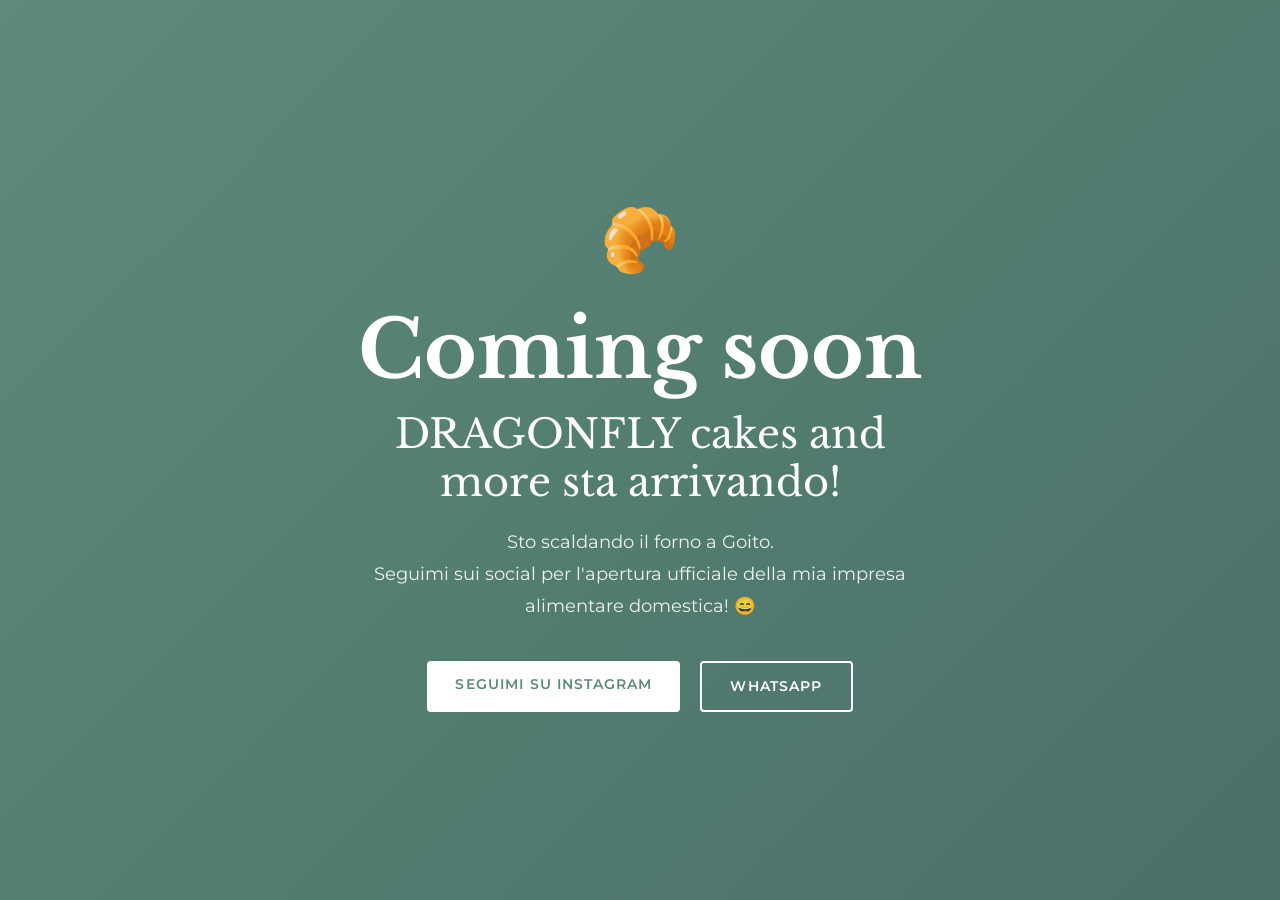
==== commit 6cdabff1: "new index "COMING SOON"" ====
--- a/index.html
+++ b/index.html
@@ -3,314 +3,107 @@
 <head>
   <meta charset="UTF-8">
   <meta name="viewport" content="width=device-width, initial-scale=1.0">
-  <meta name="description" content="Dragonfly Cakes and More - Dolci artigianali da forno su ordinazione. Dalla tradizione mantovana ai lievitati freschi, torte personalizzate e salato di qualità.">
-  <meta property="og:title" content="Dragonfly Cakes and More — Dolci Artigianali">
-  <meta property="og:description" content="Dolci artigianali da forno su ordinazione. Dalla tradizione mantovana ai lievitati freschi, torte personalizzate e salato di qualità.">
-  <meta property="og:image" content="images/hero/hero-main.jpg">
-  <meta property="og:url" content="https://www.dragonflycakesandmore.it">
-  <meta property="og:type" content="website">
-  <title>Dragonfly Cakes and More — Dolci Artigianali</title>
-  
-  <!-- Google Fonts -->
+  <title>Coming Soon | Dragonfly Cakes and More Goito </title>
   <link href="https://fonts.googleapis.com/css2?family=Libre+Baskerville:ital,wght@0,400;0,700;1,400&family=Montserrat:wght@300;400;500;600&display=swap" rel="stylesheet">
-  
-  <!-- Main Stylesheet -->
   <link rel="stylesheet" href="css/style.css">
+  <style>
+    .error-container {
+      min-height: 100vh;
+      display: flex;
+      align-items: center;
+      justify-content: center;
+      padding: 60px 20px;
+      background: linear-gradient(135deg, #5d8a7b 0%, #4a7068 100%);
+      color: white;
+    }
 
-  <!-- Google tag (gtag.js) -->
-  <script async src="https://www.googletagmanager.com/gtag/js?id=G-YMR9J678EK"></script>
-  <script>
-    window.dataLayer = window.dataLayer || [];
-    function gtag(){dataLayer.push(arguments);}
-    gtag('js', new Date());
-    gtag('config', 'G-YMR9J678EK');
-  </script>
+    .error-content {
+      text-align: center;
+      max-width: 600px;
+    }
+
+    .error-code {
+      font-family: 'Libre Baskerville', serif;
+      font-size: 5rem;
+      font-weight: 700;
+      margin-bottom: 20px;
+      line-height: 1;
+    }
+
+    .error-title {
+      font-family: 'Libre Baskerville', serif;
+      font-size: 2.5rem;
+      font-weight: 400;
+      margin-bottom: 20px;
+    }
+
+    .error-description {
+      font-family: 'Montserrat', sans-serif;
+      font-size: 1.1rem;
+      margin-bottom: 40px;
+      opacity: 0.9;
+      line-height: 1.8;
+    }
+
+    .error-buttons {
+      display: flex;
+      gap: 20px;
+      justify-content: center;
+      flex-wrap: wrap;
+    }
+
+    .error-btn {
+      padding: 12px 28px;
+      background: white;
+      color: #5d8a7b;
+      text-decoration: none;
+      border-radius: 4px;
+      font-weight: 600;
+      font-size: 0.9rem;
+      letter-spacing: 0.08em;
+      transition: all 0.2s ease;
+      display: inline-block;
+      text-transform: uppercase;
+    }
+
+    .error-btn:hover {
+      transform: translateY(-2px);
+      box-shadow: 0 8px 16px rgba(0, 0, 0, 0.3);
+    }
+
+    .error-btn.secondary {
+      background: transparent;
+      border: 2px solid white;
+      color: white;
+    }
+
+    .error-btn.secondary:hover {
+      background: rgba(255, 255, 255, 0.1);
+    }
+
+    .error-icon {
+      font-size: 4rem;
+      margin-bottom: 20px;
+    }
+  </style>
 </head>
-
 <body>
 
-  <!-- ===== NAVBAR ===== -->
-  <nav class="navbar">
-    <div class="nav-container">
-      <!-- Logo + Brand -->
-      <div class="nav-logo">
-        <img src="images/logo/libellula-dragonfly.png" alt="Dragonfly logo" class="nav-logo-img" width="295" height="213">
-        <div class="nav-logo-text">
-          <span class="nav-brand">DRAGONFLY</span>
-          <span class="nav-tagline">Cakes and More</span>
-        </div>
-      </div>
-
-      <!-- Navigation Links -->
-      <button class="nav-toggle" aria-label="Menu">&#9776;</button>
-      <ul class="nav-links">
-        <li><a href="index.html" class="nav-link active">Home</a></li>
-        <li><a href="chi-siamo.html" class="nav-link">Chi sono</a></li>
-        <li><a href="index.html#tradizione" class="nav-link">Tradizione</a></li>
-        <li><a href="index.html#bakery" class="nav-link">Bakery</a></li>
-        <li><a href="index.html#salato" class="nav-link">Salato</a></li>
-        <li><a href="index.html#bento" class="nav-link">Bento</a></li>
-        <li><a href="index.html#cake-design" class="nav-link">Cake Design</a></li>
-        <li><a href="contatti.html" class="nav-link">Contatti</a></li>
-      </ul>
-    </div>
-  </nav>
-
-  <!-- ===== HERO SECTION ===== -->
-  <section class="hero" id="home">
-    <div class="hero-bg">
-     <img src="images/hero/hero-main.jpg" alt="Dragonfly Cakes - Le cose migliori" class="hero-img" width="1600" height="900"> 
-    </div>
-    <div class="hero-overlay"></div>
-    
- <div class="hero-content">
-  <p class="hero-eyebrow">Dolci Artigianali</p>
-  <h1 class="hero-title">DRAGONFLY</h1>
-  <blockquote class="hero-quote">
-    <p>CAKES AND MORE</p>
-  </blockquote>
-  <h1 class="hero-tagline">Ti è venuta fame?</h1>
-  <a href="#contact" class="btn btn-light" title="Se mangiare dolci è sbagliato, io adoro sbagliare">Ordina ora →</a>
-</div>
-  </section>
-
-  <!-- ===== INTRO SECTION ===== -->
-  <section class="intro" id="about">
-    <div class="container">
-      <div class="intro-grid">
-        <div class="intro-content">
-          <h2>Fatto con intenzione</h2>
-          <p>Dalla tradizione dolciaria mantovana ai lievitati, dalle torte personalizzate per eventi speciali al salato da forno — ogni cosa che esce da questa cucina è pensata, pesata, e fatta con intenzione.</p>
-          <a href="chi-siamo.html" class="link-arrow">Scopri chi sono →</a>
-        </div>
-        <div class="intro-image">
-        <img src="images/intro/intro-foto.jpg" alt="Dettaglio della cucina Dragonfly" class="intro-img" width="800" height="600">  
-          <p class="img-caption">cinnamon rolls... unplugged!</p>
-        </div>
+  <div class="error-container">
+    <div class="error-content">
+      <div class="error-icon">🥐</div>
+      <div class="error-code">Coming soon</div>
+      <h1 class="error-title">DRAGONFLY cakes and more sta arrivando!</h1>
+      <p class="error-description">
+        Sto scaldando il forno a Goito. <br> 
+        Seguimi sui social per l'apertura ufficiale della mia impresa alimentare domestica!  😄
+      </p>
+      <div class="error-buttons">
+        <a href="https://www.instagram.com/dragonflycakesandmore" class="error-btn" target="_blank">Seguimi su Instagram</a>
+        <a href="https://wa.me/3534997642" class="error-btn secondary">WhatsApp</a>
       </div>
     </div>
-  </section>
-
-  <!-- ===== CATEGORIE (PRODOTTI) ===== -->
-  <section class="categories" id="prodotti">
-    <div class="container">
-      <div class="section-header">
-        <h2>Cosa trovi da Dragonfly</h2>
-        <p>Per tutti i gusti, tutto con lo stesso impegno</p>
-      </div>
-
-      <div class="cat-grid">
-        <!-- Card 1: Tradizione Mantovana -->
-        <article class="cat-card">
-          <div class="cat-image">
-            <img src="images/prodotti/tradizione-mantovana.jpg" alt="Sbrisolona, Torta di rose, Bisolàn" width="800" height="533">
-            <p class="cat-subtitle">Sbrisolona · Torta di rose · Bisolàn · Anello di monaco</p>
-          </div>
-          <div class="cat-info">
-            <h3>Tradizione Mantovana</h3>
-            <p>I classici della pasticceria mantovana, fatti come si facevano una volta.</p>
-            <a href="#tradizione" class="cat-link">Scopri →</a>
-          </div>
-        </article>
-
-        <!-- Card 2: Bakery Stagionale -->
-        <article class="cat-card">
-          <div class="cat-image">
-            <img src="images/prodotti/bakery-stagionale.jpg" alt="Cookies, Brownies, Cupcakes" width="800" height="533">
-            <p class="cat-subtitle">Cookies · Brownies · Cupcakes · Rolls</p>
-          </div>
-          <div class="cat-info">
-            <h3>Bakery Stagionale</h3>
-            <p>Gusti a rotazione che seguono le stagioni e l'ispirazione del momento.</p>
-            <a href="#bakery" class="cat-link">Scopri →</a>
-          </div>
-        </article>
-
-        <!-- Card 3: Salato -->
-        <article class="cat-card">
-          <div class="cat-image">
-            <img src="images/prodotti/salato.jpg" alt="Pizza in teglia, Focacce, Panini" width="800" height="533">
-            <p class="cat-subtitle">Pizza in teglia · Focacce · Panini · Buffet</p>
-          </div>
-          <div class="cat-info">
-            <h3>Salato</h3>
-            <p>Lievitati salati con la stessa cura dei dolci. Per aperitivi, buffet e merende.</p>
-            <a href="#salato" class="cat-link">Scopri →</a>
-          </div>
-        </article>
-
-        <!-- Card 4: Bento Cakes -->
-        <article class="cat-card">
-          <div class="cat-image">
-            <img src="images/prodotti/bento-cakes.jpg" alt="Bento Cakes, torte monoporzioni" width="800" height="533">
-            <p class="cat-subtitle">Bento Cakes · Torte monoporzioni</p>
-          </div>
-          <div class="cat-info">
-            <h3>Bento Cakes</h3>
-            <p>Torte monoporzioni, perfette per messaggi personalizzati e occasioni speciali.</p>
-            <a href="#bento" class="cat-link">Scopri →</a>
-          </div>
-        </article>
-
-        <!-- Card 5: Cake Design -->
-        <article class="cat-card">
-          <div class="cat-image">
-            <img src="images/prodotti/cake-design.jpg" alt="Torte personalizzate Cake Design" width="800" height="533">
-            <p class="cat-subtitle">Torte su misura · Torte personalizzate</p>
-          </div>
-          <div class="cat-info">
-            <h3>Cake Design</h3>
-            <p>Torte su misura per compleanni ed eventi. Design personalizzato su richiesta.</p>
-            <a href="#cake-design" class="cat-link">Scopri →</a>
-          </div>
-        </article>
-
-        <!-- Card 6: CTA Personalizzato -->
-        <article class="cat-card cat-card-cta">
-          <div class="cat-cta-content">
-            <h3>Hai un'idea in mente?</h3>
-            <p>Contattami per parlare del tuo ordine personalizzato.</p>
-            <a href="#contact" class="btn btn-small">Scrivimi →</a>
-          </div>
-        </article>
-      </div>
-    </div>
-  </section>
-
-  <!-- ===== TRUST SECTION (Pillar) ===== -->
-  <section class="trust">
-    <div class="container">
-      <div class="trust-grid">
-        <!-- Trust Item 1 -->
-        <div class="trust-item">
-          <svg class="trust-icon" viewBox="0 0 40 40" fill="none" xmlns="http://www.w3.org/2000/svg">
-            <rect x="8" y="12" width="24" height="20" rx="1.5" stroke="white" stroke-width="1.3" opacity="0.7"/>
-            <path d="M14 12V9a6 6 0 0 1 12 0v3" stroke="white" stroke-width="1.3" opacity="0.7"/>
-            <circle cx="20" cy="22" r="3" stroke="white" stroke-width="1.3" opacity="0.8"/>
-          </svg>
-          <h3>Uno spazio tutto suo</h3>
-          <p>Produco in uno spazio dedicato esclusivamente alla lavorazione, separato dalla cucina di casa. Una scelta precisa, per garantire igiene, ordine e la giusta concentrazione su ogni prodotto.</p>
-        </div>
-
-        <!-- Trust Item 2 -->
-        <div class="trust-item">
-          <svg class="trust-icon" viewBox="0 0 40 40" fill="none" xmlns="http://www.w3.org/2000/svg">
-            <circle cx="20" cy="20" r="14" stroke="white" stroke-width="1.3" opacity="0.7"/>
-            <path d="M20 10v10l6 4" stroke="white" stroke-width="1.5" opacity="0.8"/>
-          </svg>
-          <h3>Su ordinazione</h3>
-          <p>Nessun prodotto in vetrina, tutto fatto su ordinazione. Ogni dolce viene preparato fresco per te, nei tempi concordati.</p>
-        </div>
-
-        <!-- Trust Item 3 -->
-        <div class="trust-item">
-          <svg class="trust-icon" viewBox="0 0 40 40" fill="none" xmlns="http://www.w3.org/2000/svg">
-            <path d="M8 20 Q20 8 32 20 Q20 32 8 20z" stroke="white" stroke-width="1.3" opacity="0.7"/>
-            <circle cx="20" cy="20" r="4" stroke="white" stroke-width="1.3" opacity="0.8"/>
-          </svg>
-          <h3>Ingredienti selezionati</h3>
-          <p>Farine, burro, uova e materie prime scelte con attenzione. Il foodcost è parte del processo, non un ripensamento.</p>
-        </div>
-      </div>
-    </div>
-  </section>
-
-  <!-- ===== COME ORDINARE ===== -->
-  <section class="how-to-order" id="contact">
-    <div class="container">
-      <div class="section-header">
-        <h2>Come ordinare</h2>
-        <p>Semplice, diretto, senza sorprese</p>
-      </div>
-
-      <div class="steps-grid">
-        <div class="step">
-          <div class="step-number">1</div>
-          <h3>Scrivimi</h3>
-          <p>Contattami tramite il modulo o su WhatsApp per raccontarmi cosa cerchi — prodotto, quantità, data e eventuali esigenze alimentari.</p>
-        </div>
-
-        <div class="step">
-          <div class="step-number">2</div>
-          <h3>Confermiamo insieme</h3>
-          <p>Ti rispondo entro 24 ore per confermare disponibilità, tempi di preparazione e preventivo. Nessuna sorpresa.</p>
-        </div>
-
-        <div class="step">
-          <div class="step-number">3</div>
-          <h3>Ritiro o consegna</h3>
-          <p>Concordiamo ritiro a Goito o consegna nelle zone limitrofe. Il tuo ordine arriva fresco, pronto da gustare.</p>
-        </div>
-      </div>
-
-      <!-- Contact CTA -->
-      <div class="contact-cta">
-        <a href="https://wa.me/3534997642" class="btn btn-primary" target="_blank">Contattami su WhatsApp</a>
-        <p class="or-text">oppure</p>
-        <a href="mailto:contatti@dragonflycakesandmore.it" class="btn btn-secondary">Scrivi un'email</a>
-      </div>
-    </div>
-  </section>
-
-  <!-- ===== FOOTER ===== -->
-  <footer class="footer">
-    <div class="container">
-      <div class="footer-grid">
-        <!-- Footer Brand -->
-        <div class="footer-brand">
-          <h4>Dragonfly</h4>
-          <p>Impresa alimentare domestica<br>Goito, Mantova<br><br>P.IVA [da inserire]</p>
-        </div>
-
-        <!-- Footer Navigation -->
-        <div class="footer-col">
-          <h4>Navigazione</h4>
-          <ul>
-            <li><a href="#home">Home</a></li>
-            <li><a href="#about">Chi sono</a></li>
-            <li><a href="#tradizione">Tradizione Mantovana</a></li>
-            <li><a href="#bakery">Bakery Stagionale</a></li>
-            <li><a href="#salato">Salato</a></li>
-            <li><a href="#bento">Bento Cakes</a></li>
-            <li><a href="#cake-design">Cake Design</a></li>
-            <li><a href="#contact">Contatti</a></li>
-          </ul>
-        </div>
-
-        <!-- Footer Contacts -->
-        <div class="footer-col">
-          <h4>Contatti</h4>
-          <p>📱 <a href="https://wa.me/3534997642">353 499 7642</a></p>
-          <p>✉️ <a href="mailto:contatti@dragonflycakesandmore.it">contatti@dragonflycakesandmore.it</a></p>
-          <p>📍 Goito, Mantova</p>
-          <p style="margin-top: 12px;">
-            <a href="#" target="_blank">Instagram</a> · 
-            <a href="#" target="_blank">Facebook</a>
-          </p>
-        </div>
-      </div>
-
-      <!-- Footer Bottom -->
-      <div class="footer-bottom">
-        © 2026 Dragonfly Cakes and More — Goito, Mantova. Powered by caffeine and optimism <3
-      </div>
-    </div>
-  </footer>
-
-  <script>
-    const toggle = document.querySelector('.nav-toggle');
-    const navLinks = document.querySelector('.nav-links');
-
-    toggle.addEventListener('click', function() {
-      navLinks.classList.toggle('open');
-    });
-
-    document.querySelectorAll('.nav-link').forEach(function(link) {
-      link.addEventListener('click', function() {
-        navLinks.classList.remove('open');
-      });
-    });
-  </script>
+  </div>
 
 </body>
-</html>+</html>
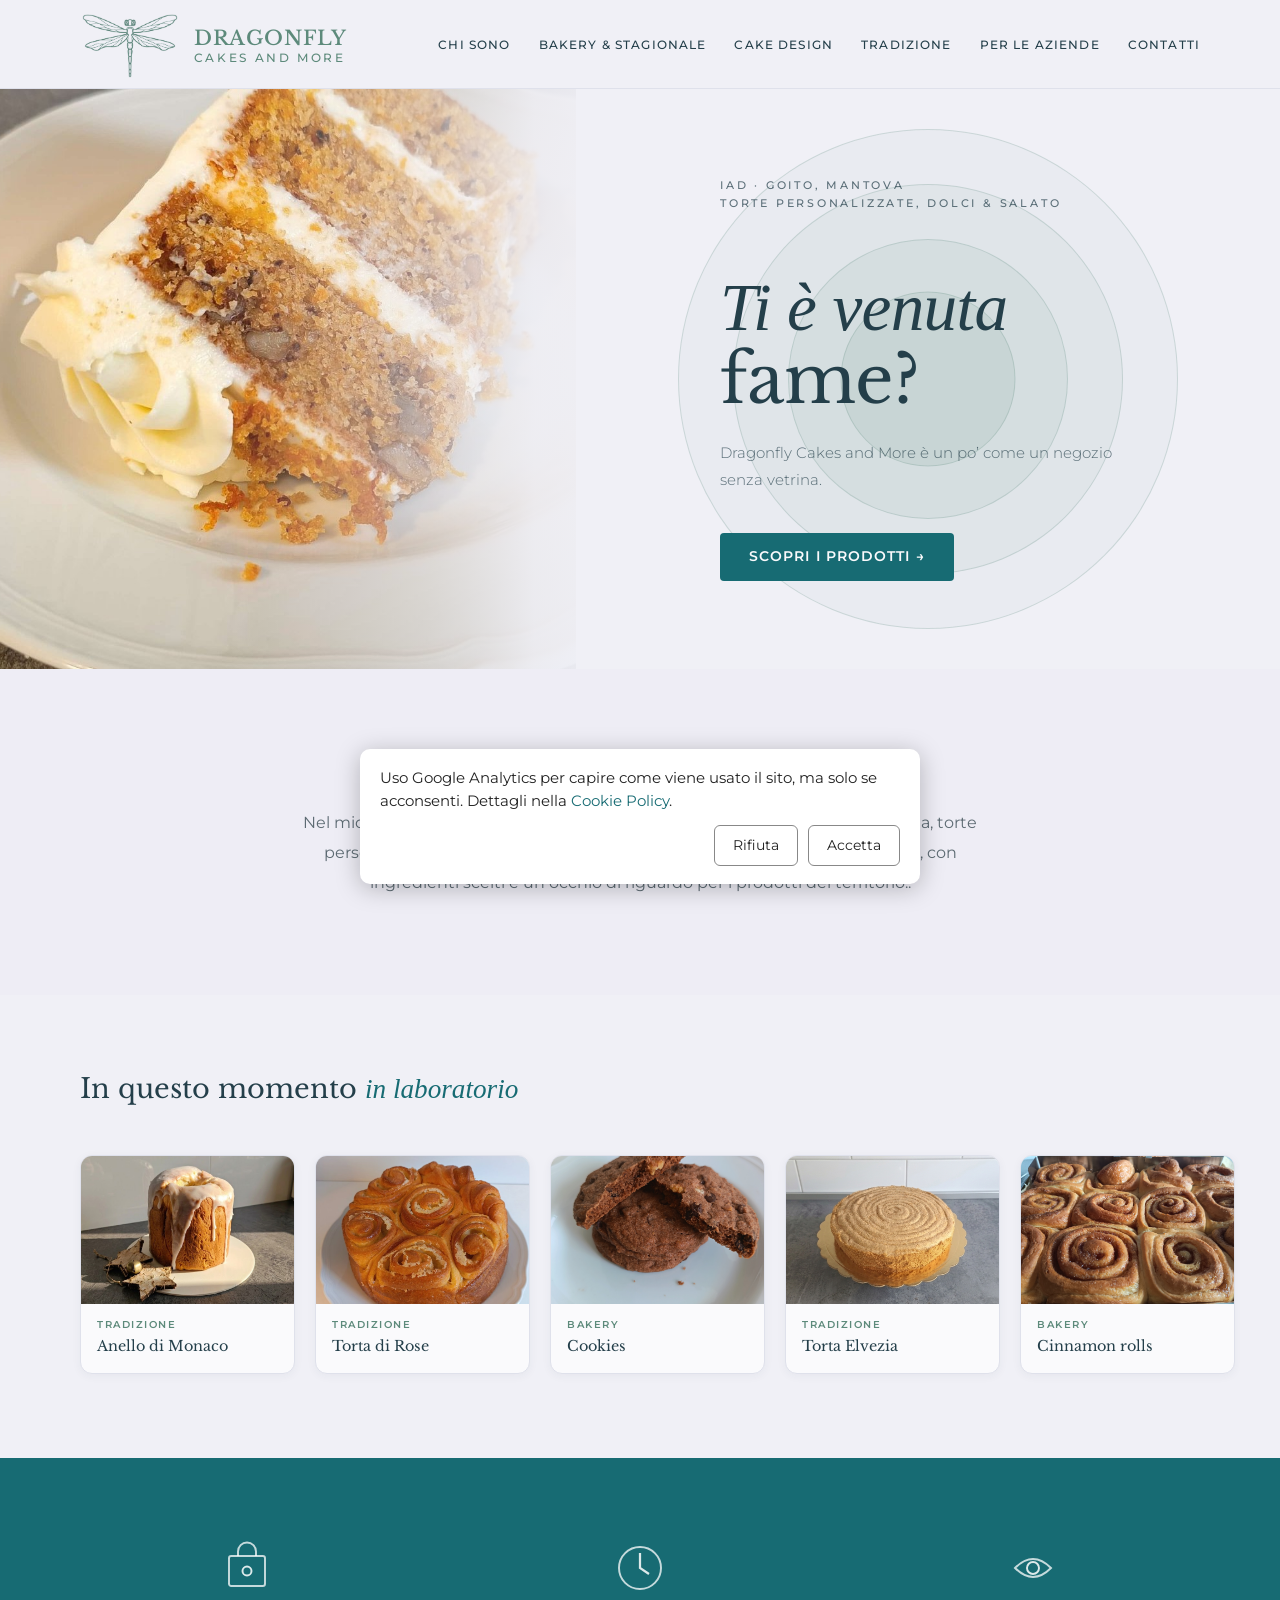
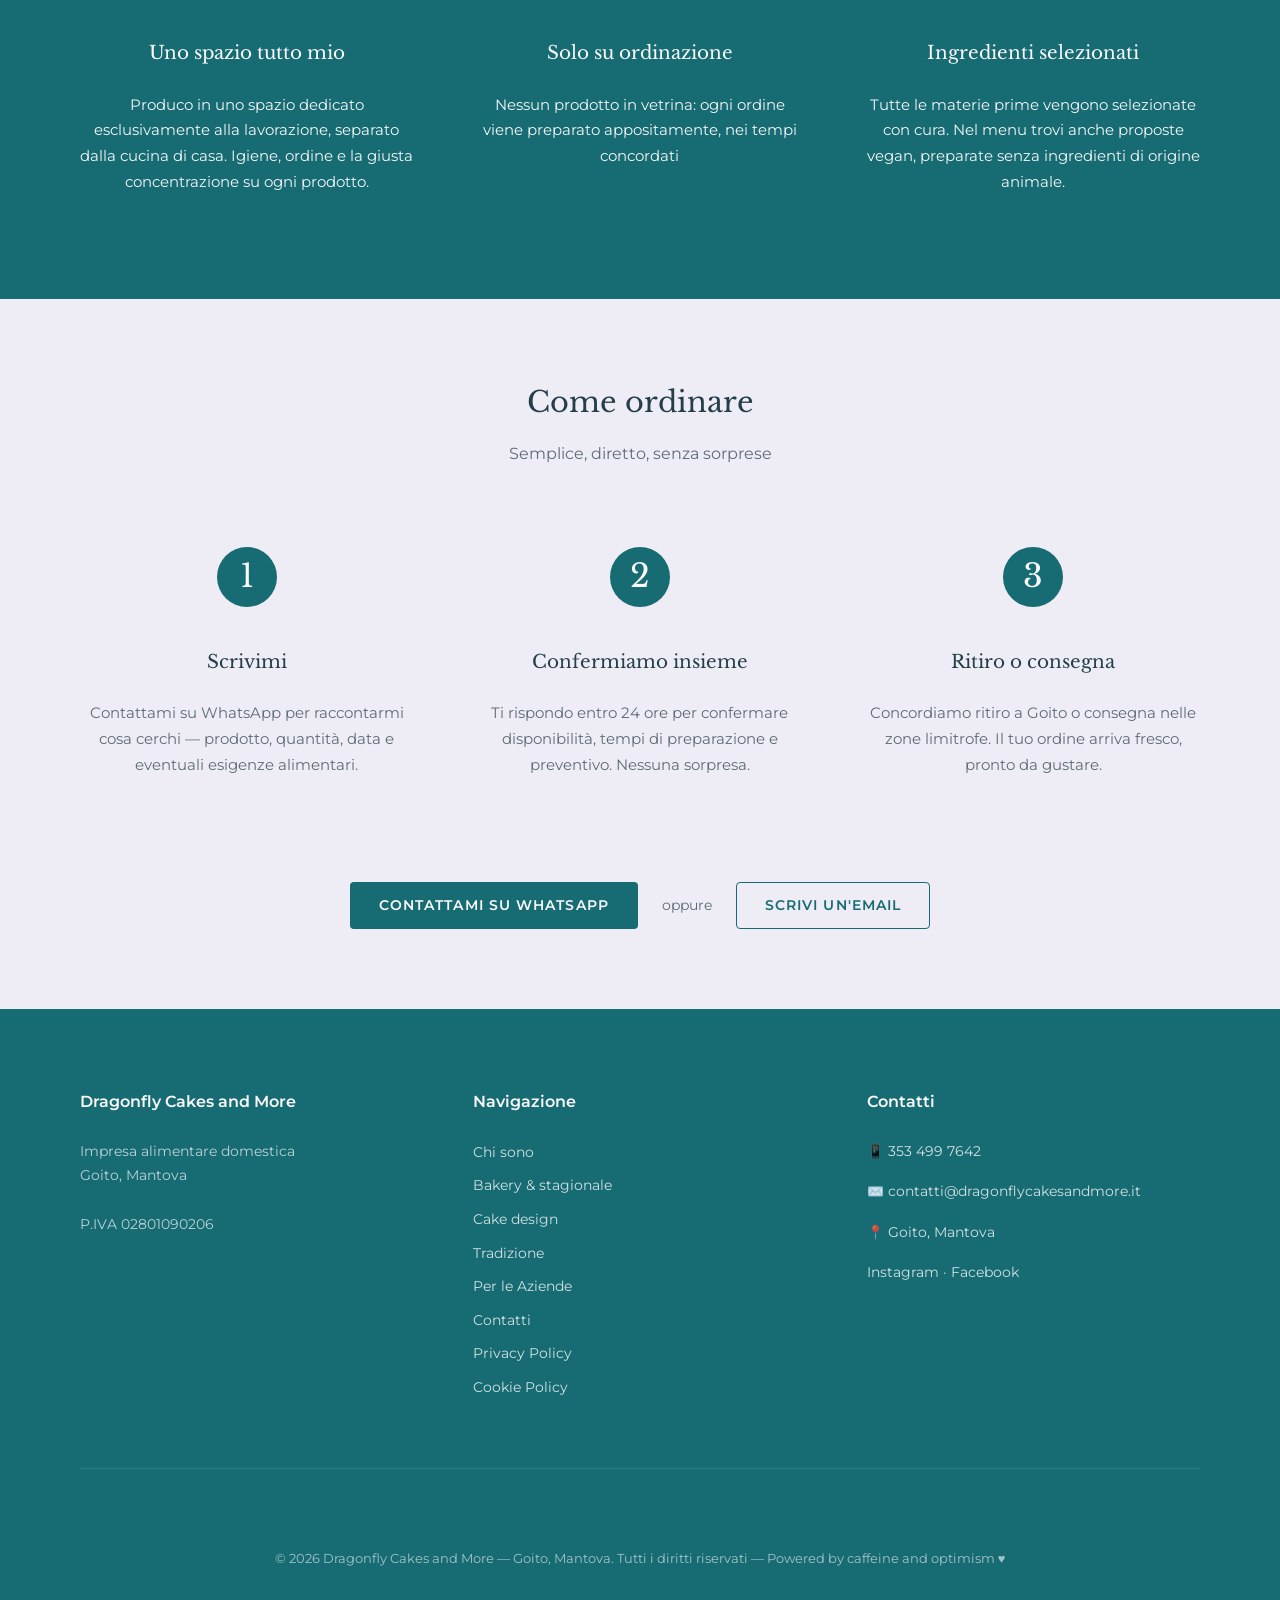
==== commit b5a00571: "Lancio dragonflycakesandmore 09/11/26" ====
--- a/index.html
+++ b/index.html
@@ -3,107 +3,345 @@
 <head>
   <meta charset="UTF-8">
   <meta name="viewport" content="width=device-width, initial-scale=1.0">
-  <title>Coming Soon | Dragonfly Cakes and More Goito </title>
+  <meta name="description" content="Dragonfly Cakes and More - Dolci artigianali da forno su ordinazione. Dalla tradizione mantovana ai lievitati freschi, torte personalizzate e salato di qualità.">
+  <meta property="og:title" content="Dragonfly Cakes and More — Dolci Artigianali">
+  <meta property="og:description" content="Dolci artigianali da forno su ordinazione. Dalla tradizione mantovana ai lievitati freschi, torte personalizzate e salato di qualità.">
+  <meta property="og:image" content="images/hero/hero-main.jpg">
+  <meta property="og:url" content="https://www.dragonflycakesandmore.it">
+  <meta property="og:type" content="website">
+  <title>Dragonfly Cakes and More | Dolci Artigianali · Goito, Mantova</title>
+  <meta name="keywords" content="colazioni artigianali, forniture dolci bar, B&B Goito, prodotti da forno, impresa alimentare domestica">
+
   <link href="https://fonts.googleapis.com/css2?family=Libre+Baskerville:ital,wght@0,400;0,700;1,400&family=Montserrat:wght@300;400;500;600&display=swap" rel="stylesheet">
   <link rel="stylesheet" href="css/style.css">
-  <style>
-    .error-container {
-      min-height: 100vh;
-      display: flex;
-      align-items: center;
-      justify-content: center;
-      padding: 60px 20px;
-      background: linear-gradient(135deg, #5d8a7b 0%, #4a7068 100%);
-      color: white;
-    }
-
-    .error-content {
-      text-align: center;
-      max-width: 600px;
-    }
-
-    .error-code {
-      font-family: 'Libre Baskerville', serif;
-      font-size: 5rem;
-      font-weight: 700;
-      margin-bottom: 20px;
-      line-height: 1;
-    }
-
-    .error-title {
-      font-family: 'Libre Baskerville', serif;
-      font-size: 2.5rem;
-      font-weight: 400;
-      margin-bottom: 20px;
-    }
-
-    .error-description {
-      font-family: 'Montserrat', sans-serif;
-      font-size: 1.1rem;
-      margin-bottom: 40px;
-      opacity: 0.9;
-      line-height: 1.8;
-    }
-
-    .error-buttons {
-      display: flex;
-      gap: 20px;
-      justify-content: center;
-      flex-wrap: wrap;
-    }
-
-    .error-btn {
-      padding: 12px 28px;
-      background: white;
-      color: #5d8a7b;
-      text-decoration: none;
-      border-radius: 4px;
-      font-weight: 600;
-      font-size: 0.9rem;
-      letter-spacing: 0.08em;
-      transition: all 0.2s ease;
-      display: inline-block;
-      text-transform: uppercase;
-    }
-
-    .error-btn:hover {
-      transform: translateY(-2px);
-      box-shadow: 0 8px 16px rgba(0, 0, 0, 0.3);
-    }
-
-    .error-btn.secondary {
-      background: transparent;
-      border: 2px solid white;
-      color: white;
-    }
-
-    .error-btn.secondary:hover {
-      background: rgba(255, 255, 255, 0.1);
-    }
-
-    .error-icon {
-      font-size: 4rem;
-      margin-bottom: 20px;
-    }
-  </style>
+
+   <script src="js/cookie-consent.js" defer></script>
 </head>
+
 <body>
 
-  <div class="error-container">
-    <div class="error-content">
-      <div class="error-icon">🥐</div>
-      <div class="error-code">Coming soon</div>
-      <h1 class="error-title">DRAGONFLY cakes and more sta arrivando!</h1>
-      <p class="error-description">
-        Sto scaldando il forno a Goito. <br> 
-        Seguimi sui social per l'apertura ufficiale della mia impresa alimentare domestica!  😄
-      </p>
-      <div class="error-buttons">
-        <a href="https://www.instagram.com/dragonflycakesandmore" class="error-btn" target="_blank">Seguimi su Instagram</a>
-        <a href="https://wa.me/3534997642" class="error-btn secondary">WhatsApp</a>
-      </div>
-    </div>
-  </div>
+<!-- ═══ NAVBAR ═══ -->
+<nav class="navbar">
+  <div class="nav-container">
+
+    <div class="nav-logo">
+      <a href="index.html" aria-label="Dragonfly Cakes and More — Home">
+        <img src="images/logo/libellula-dragonfly.png"
+             alt="Dragonfly" class="nav-logo-img">
+        <div class="nav-logo-text">
+          <span class="nav-logo-brand">Dragonfly</span>
+          <span class="nav-logo-sub">cakes and More</span>
+        </div>
+      </a>
+    </div>
+
+    <button class="nav-toggle" aria-label="Menu">&#9776;</button>
+
+   <ul class="nav-links">
+      <li><a href="chi-siamo.html"   class="nav-link">Chi sono</a></li>
+      <li><a href="bakery.html" class="nav-link">Bakery &amp; stagionale</a></li>
+      <li><a href="cake-design.html" class="nav-link">cake design</a></li>
+      <li><a href="tradizione.html"  class="nav-link">Tradizione</a></li>
+      <li><a href="aziende.html"     class="nav-link">Per le Aziende</a></li>
+      <li><a href="contatti.html"    class="nav-link">Contatti</a></li>
+    </ul>
+
+  </div>
+</nav>
+
+
+<!-- ═══ HERO ═══ -->
+<section class="hero" id="home">
+
+  <div class="hero-photo">
+    <img src="images/hero/hero-main.jpg"
+         alt="Dolci artigianali Dragonfly Cakes">
+  </div>
+
+  <div class="hero-bg-right"></div>
+
+  <div class="hero-circles">
+    <span></span><span></span><span></span><span></span>
+  </div>
+
+  <div class="hero-content">
+    <p class="hero-eyebrow">IAD · Goito, Mantova<br>
+      Torte personalizzate, dolci & salato
+    </p>
+    <h1 class="hero-tagline">Ti è venuta<br><strong>fame?</strong></h1>
+    <p class="hero-desc">
+      Dragonfly Cakes and More è un po’ come un negozio senza vetrina.<br> 
+    </p>
+    <a href="#contact" class="btn btn-primary">Scopri i prodotti →</a>
+  </div>
+
+</section>
+
+
+<!-- ═══ INTRO — solo testo ═══ -->
+<section class="intro-text">
+  <div class="container">
+    <div class="intro-text-inner">
+      <h2>Fatto su ordinazione</h2>
+      <p> Nel mio menu stagionale troverai prodotti della tradizione dolciaria mantovana, torte personalizzate e proposte salate da forno. Preparo tutto nel mio laboratorio, con ingredienti scelti e un occhio di riguardo per i prodotti del territorio..</p>
+    </div>
+  </div>
+</section>
+
+
+<!-- ═══ CAROSELLO ═══ -->
+<!--
+  ════════════════════════════════════════════════════════
+  AGGIORNAMENTO FACILE — come modificare i prodotti:
+
+  Ogni prodotto è un blocco che inizia con <a e finisce con </a>
+  Per AGGIUNGERE: copia un blocco intero e incollalo
+  Per RIMUOVERE: cancella il blocco da "PRODOTTO N" fino a </a>
+  Per MODIFICARE: cambia emoji, categoria e nome
+
+  COLORI SFONDO (classe del div interno):
+    cc-bakery  → verde menta
+    cc-tradiz  → beige dorato
+    cc-bento   → crema
+
+  Frecce: nascoste con display:none se hai 5 prodotti o meno.
+  Rimuovi display:none per mostrarle quando aggiungi prodotti.
+  ════════════════════════════════════════════════════════
+-->
+<section class="carousel-section" id="prodotti">
+  <div class="carousel-header">
+    <h2>In questo momento <em>in laboratorio</em></h2>
+    <div class="carousel-nav">
+      <button id="prev-btn" aria-label="Precedente" style="display:none">&#8592;</button>
+      <button id="next-btn" aria-label="Successivo" style="display:none">&#8594;</button>
+    </div>
+  </div>
+  <div class="carousel-outer">
+    <div class="carousel-track" id="carousel-track">
+
+      
+      <!-- PRODOTTO 1 -->
+      <a href="tradizione.html" class="carousel-card">
+        <div class="carousel-card-img cc-tradiz" style="padding:0; overflow:hidden;">
+  <img src="images/tradizione/anello-di-monaco.jpg"
+       alt="Anello di Monaco"
+       style="width:100%; height:100%; object-fit:cover; display:block;">
+</div>
+        <div class="carousel-card-body">
+          <p class="carousel-card-cat">Tradizione</p>
+          <h4>Anello di Monaco</h4>
+        </div>
+      </a>
+
+      <!-- PRODOTTO 2 -->
+      <a href="tradizione.html" class="carousel-card">
+        <div class="carousel-card-img cc-tradiz" style="padding:0; overflow:hidden;">
+  <img src="images/prodotti/tradizione-mantovana.jpg"
+       alt="Torta di Rose"
+       style="width:100%; height:100%; object-fit:cover; display:block;">
+</div>
+        <div class="carousel-card-body">
+          <p class="carousel-card-cat">Tradizione</p>
+          <h4>Torta di Rose</h4>
+        </div>
+      </a>
+
+       <!-- PRODOTTO 2 -->
+      <a href="bakery.html" class="carousel-card">
+        <div class="carousel-card-img cc-tradiz" style="padding:0; overflow:hidden;">
+  <img src="images/bakery/double_chocolate_cookies.jpg"
+       alt="Cookies"
+       style="width:100%; height:100%; object-fit:cover; display:block;">
+</div>
+        <div class="carousel-card-body">
+          <p class="carousel-card-cat">Bakery</p>
+          <h4>Cookies</h4>
+        </div>
+      </a>
+
+       <!-- PRODOTTO 3 -->
+      <a href="tradizione.html" class="carousel-card">
+        <div class="carousel-card-img cc-tradiz" style="padding:0; overflow:hidden;">
+  <img src="images/tradizione/torta-elvezia.png"
+       alt="Torta Elvezia"
+       style="width:100%; height:100%; object-fit:cover; display:block;">
+</div>
+        <div class="carousel-card-body">
+          <p class="carousel-card-cat">Tradizione</p>
+          <h4>Torta Elvezia</h4>
+        </div>
+      </a>
+  <!-- PRODOTTO 4 -->
+      <a href="bakery.html" class="carousel-card">
+        <div class="carousel-card-img cc-tradiz" style="padding:0; overflow:hidden;">
+  <img src="images/bakery/cinnamon_rolls.jpeg"
+       alt="cinnamon_rolls"
+       style="width:100%; height:100%; object-fit:cover; display:block;">
+</div>
+        <div class="carousel-card-body">
+          <p class="carousel-card-cat">Bakery</p>
+          <h4>Cinnamon rolls</h4>
+        </div>
+      </a>
+    </div>
+  </div>
+</section>
+
+
+<!-- ═══ TRUST ═══ -->
+<section class="trust">
+  <div class="container">
+    <div class="trust-grid">
+
+      <div class="trust-item">
+        <svg class="trust-icon" viewBox="0 0 40 40" fill="none">
+          <rect x="8" y="12" width="24" height="20" rx="1.5" stroke="white" stroke-width="1.3" opacity="0.75"/>
+          <path d="M14 12V9a6 6 0 0 1 12 0v3" stroke="white" stroke-width="1.3" opacity="0.75"/>
+          <circle cx="20" cy="22" r="3" stroke="white" stroke-width="1.3" opacity="0.85"/>
+        </svg>
+        <h3>Uno spazio tutto mio</h3>
+        <p>Produco in uno spazio dedicato esclusivamente alla lavorazione, separato dalla cucina di casa. Igiene, ordine e la giusta concentrazione su ogni prodotto.</p>
+      </div>
+
+      <div class="trust-item">
+        <svg class="trust-icon" viewBox="0 0 40 40" fill="none">
+          <circle cx="20" cy="20" r="14" stroke="white" stroke-width="1.3" opacity="0.75"/>
+          <path d="M20 10v10l6 4" stroke="white" stroke-width="1.5" opacity="0.85"/>
+        </svg>
+        <h3>Solo su ordinazione</h3>
+        <p>Nessun prodotto in vetrina: ogni ordine viene preparato appositamente, nei tempi concordati</p>
+      </div>
+
+      <div class="trust-item">
+        <svg class="trust-icon" viewBox="0 0 40 40" fill="none">
+          <path d="M8 20 Q20 8 32 20 Q20 32 8 20z" stroke="white" stroke-width="1.3" opacity="0.75"/>
+          <circle cx="20" cy="20" r="4" stroke="white" stroke-width="1.3" opacity="0.85"/>
+        </svg>
+        <h3>Ingredienti selezionati</h3>
+        <p>Tutte le materie prime vengono selezionate con cura. Nel menu trovi anche proposte vegan, preparate senza ingredienti di origine animale.</p>
+      </div>
+
+    </div>
+  </div>
+</section>
+
+
+<!-- ═══ COME ORDINARE ═══ -->
+<section class="how-to-order" id="contact">
+  <div class="container">
+
+    <div class="section-header">
+      <h2>Come ordinare</h2>
+      <p>Semplice, diretto, senza sorprese</p>
+    </div>
+
+    <div class="steps-grid">
+      <div class="step">
+        <div class="step-number">1</div>
+        <h3>Scrivimi</h3>
+        <p>Contattami su WhatsApp per raccontarmi cosa cerchi — prodotto, quantità, data e eventuali esigenze alimentari.</p>
+      </div>
+      <div class="step">
+        <div class="step-number">2</div>
+        <h3>Confermiamo insieme</h3>
+        <p>Ti rispondo entro 24 ore per confermare disponibilità, tempi di preparazione e preventivo. Nessuna sorpresa.</p>
+      </div>
+      <div class="step">
+        <div class="step-number">3</div>
+        <h3>Ritiro o consegna</h3>
+        <p>Concordiamo ritiro a Goito o consegna nelle zone limitrofe. Il tuo ordine arriva fresco, pronto da gustare.</p>
+      </div>
+    </div>
+
+    <div class="contact-cta">
+      <a href="https://wa.me/+393534997642" class="btn btn-primary" target="_blank">Contattami su WhatsApp</a>
+      <p class="or-text">oppure</p>
+      <a href="mailto:contatti@dragonflycakesandmore.it" class="btn btn-secondary">Scrivi un'email</a>
+    </div>
+
+  </div>
+</section>
+
+
+<!-- ═══ FOOTER ═══ -->
+<footer class="footer">
+  <div class="container">
+    <div class="footer-grid">
+
+      <div class="footer-brand">
+        <h4>Dragonfly Cakes and More</h4>
+        <p>Impresa alimentare domestica<br>Goito, Mantova<br><br>P.IVA 02801090206</p>
+      </div>
+
+      <div class="footer-col">
+        <h4>Navigazione</h4>
+        <ul>
+          <li><a href="chi-siamo.html">Chi sono</a></li>
+          <li><a href="bakery.html">Bakery &amp; stagionale</a></li>
+          <li><a href="cake-design.html">Cake design</a></li>
+          <li><a href="tradizione.html">Tradizione</a></li>
+          <li><a href="aziende.html">Per le Aziende</a></li>
+          <li><a href="contatti.html">Contatti</a></li>
+          <li><a href="privacy-policy.html">Privacy Policy</a></li> <li><a href="cookie-policy.html">Cookie Policy</a></li> 
+        </ul>
+      </div>
+
+      <div class="footer-col">
+        <h4>Contatti</h4>
+        <p>📱 <a href="https://wa.me/+393534997642">353 499 7642</a></p>
+        <p>✉️ <a href="mailto:contatti@dragonflycakesandmore.it">contatti@dragonflycakesandmore.it</a></p>
+        <p>📍 Goito, Mantova</p>
+        <p style="margin-top:12px;">
+          <a href="https://www.instagram.com/dragonflycakesandmore/" target="_blank">Instagram</a> ·
+          <a href="https://www.facebook.com/Dragonflycakesandmore/" target="_blank">Facebook</a>
+        </p>
+      </div>
+
+    </div>
+    <div class="footer-bottom">
+      © 2026 Dragonfly Cakes and More — Goito, Mantova. Tutti i diritti riservati —
+      Powered by caffeine and optimism ♥
+    </div>
+  </div>
+</footer>
+
+
+<script>
+  // Hamburger
+  const toggle   = document.querySelector('.nav-toggle');
+  const navLinks = document.querySelector('.nav-links');
+  if (toggle) {
+    toggle.addEventListener('click', () => navLinks.classList.toggle('open'));
+    document.querySelectorAll('.nav-link').forEach(l =>
+      l.addEventListener('click', () => navLinks.classList.remove('open'))
+    );
+  }
+
+  // Carosello
+  const track   = document.getElementById('carousel-track');
+  const prevBtn = document.getElementById('prev-btn');
+  const nextBtn = document.getElementById('next-btn');
+  const CARD_W  = 235;
+  let offset = 0;
+
+  function maxOffset() {
+    const visible = Math.floor(track.parentElement.offsetWidth / CARD_W);
+    return Math.max(0, track.children.length - visible);
+  }
+
+  nextBtn.addEventListener('click', () => {
+    offset = Math.min(offset + 1, maxOffset());
+    track.style.transform = `translateX(-${offset * CARD_W}px)`;
+  });
+  prevBtn.addEventListener('click', () => {
+    offset = Math.max(offset - 1, 0);
+    track.style.transform = `translateX(-${offset * CARD_W}px)`;
+  });
+  window.addEventListener('resize', () => {
+    offset = Math.min(offset, maxOffset());
+    track.style.transform = `translateX(-${offset * CARD_W}px)`;
+  });
+</script>
 
 </body>
 </html>
--- a/css/style.css
+++ b/css/style.css
@@ -7,17 +7,26 @@
 :root {
   /* Primary Colors */
   --green: #5d8a7b;
-  --green-dark: #2c4a42;
-  --green-light: #eef4f2;
+  --green-dark: #243F4A;
+  --green-light: #e8f0ed;
   
   /* Neutral Colors */
-  --cream: #f7f4ef;
-  --warm: #f0ebe3;
-  --white: #ffffff;
-  --text: #2c3e35;
-  --muted: #7a9a93;
-  --border: #dde8e4;
-  --light-bg: #fafaf8;
+  --cream: #F0F0F6;
+  --warm: #EEEDF5;
+  --white: #FAFAFC;
+  --text: #243F4A;
+  --muted: #5D6B73;
+  --border: #DFE1EB;
+  --light-bg: #F0F0F6;
+
+  /* Accenti iridescenti (libellula) */
+  --teal: #176B73;
+  --lagoon: #3D9DA5;
+  --water-blue: #A9D7D8;
+  --lilac: #C8C5E5;
+  --pink-iridescent: #E7C7D2;
+  --gold: #C6A66B;
+  --frost: #EDEBF7;
   
   /* Spacing */
   --spacing-xs: 8px;
@@ -36,7 +45,11 @@
   --radius-md: 8px;
   
   /* Transitions */
-  --transition: 0.2s ease-in-out;
+  --transition: 0.22s ease-in-out;
+  --tr: 0.22s ease-in-out;
+
+  /* Extra palette */
+   --green-mid: #739F92;;
 }
 
 /* ===== GLOBAL STYLES ===== */
@@ -103,19 +116,19 @@
 
 /* ===== LINKS & BUTTONS ===== */
 a {
-  color: var(--green);
+  color: var(--teal);
   text-decoration: none;
   transition: color var(--transition);
 }
 
 a:hover {
-  color: var(--green);
+  color: var(--lagoon);
 }
 
 .link-arrow {
   display: inline-block;
   font-weight: 600;
-  border-bottom: 1px solid var(--green);
+  border-bottom: 1px solid var(--teal);
   padding-bottom: 2px;
   font-size: 0.9rem;
 }
@@ -140,28 +153,29 @@
 }
 
 .btn-primary {
-  background: var(--green);
+  background: var(--teal);
   color: var(--white);
 }
 
 .btn-primary:hover {
-  background: var(--green);
+  background: var(--lagoon);
+  color: var(--white);
 }
 
 .btn-secondary {
   background: transparent;
-  color: var(--green);
-  border: 1px solid var(--green);
+  color: var(--teal);
+  border: 1px solid var(--teal);
 }
 
 .btn-secondary:hover {
-  background: var(--green);
+  background: var(--teal);
   color: var(--white);
 }
 
 .btn-light {
   background: var(--white);
-  color: var(--green);
+  color: var(--teal);
 }
 
 .btn-light:hover {
@@ -175,7 +189,7 @@
 
 /* ===== NAVBAR ===== */
 .navbar {
-  background: var(--white);
+  background: var(--cream);
   border-bottom: 1px solid var(--border);
   position: sticky;
   top: 0;
@@ -185,86 +199,88 @@
 .nav-container {
   max-width: 1200px;
   margin: 0 auto;
-  padding: 0 var(--spacing-lg);
+  padding: 0 40px;
   display: flex;
   align-items: center;
   justify-content: space-between;
-  height: 80px;
+  height: 88px;
 }
 
 .nav-logo {
   display: flex;
   align-items: center;
-  gap: var(--spacing-sm);
   flex-shrink: 0;
 }
 
+.nav-logo a {
+  display: flex;
+  align-items: center;
+  gap: 14px;
+  text-decoration: none;
+  line-height: 1;
+}
+
 .nav-logo-img {
-  width: 72px;
   height: 72px;
+  width: auto;
   object-fit: contain;
-}
-
-.nav-logo-text {
-  display: flex;
-  flex-direction: column;
-  gap: 2px;
-}
-
-.nav-brand {
-  display: block;
-  font-family: var(--font-serif);
-  font-size: 1.2rem;
+  mix-blend-mode: multiply;
+}
+
+.nav-logo-text { display: flex; flex-direction: column; gap: 1px; }
+
+.nav-logo-brand {
+  font-family: var(--font-serif);
+  font-size: 1.25rem;
+  font-weight: 500;
+  letter-spacing: 0.04em;
+  text-transform: uppercase;
   color: var(--green);
-  letter-spacing: 0.08em;
-  font-weight: 700;
-}
-
-.nav-tagline {
-  display: block;
+  margin-top: 3px;
+}
+
+.nav-logo-sub {
   font-family: var(--font-sans);
   font-size: 0.75rem;
   font-weight: 500;
-  letter-spacing: 0.15em;
-  color: var(--muted);
+  letter-spacing: 0.22em;
   text-transform: uppercase;
-}
-
-/* Navigation Links */
+  color: var(--green);
+  margin-top: 3px;
+}
+
 .nav-links {
   display: flex;
   list-style: none;
-  gap: var(--spacing-md);
-  flex-wrap: wrap;
-  justify-content: flex-end;
+  gap: 28px;
+  align-items: center;
 }
 
 .nav-link {
-  font-size: 0.75rem;
+  font-size: 0.72rem;
   font-weight: 500;
   letter-spacing: 0.1em;
   text-transform: uppercase;
-  color: var(--muted);
-  transition: color var(--transition);
-  padding: var(--spacing-xs) 0;
+  color: var(--text);
+  text-decoration: none;
+  padding-bottom: 3px;
   border-bottom: 2px solid transparent;
+  transition: color var(--transition), border-color var(--transition);
 }
 
 .nav-link:hover,
 .nav-link.active {
-  color: var(--green);
-  border-bottom-color: var(--green);
-}
-
-/* Mobile Navigation */
+  color: var(--teal);
+  border-bottom-color: var(--teal);
+}
+
 .nav-toggle {
   display: none;
   background: none;
   border: none;
-  font-size: 1.5rem;
-  color: var(--green);
+  font-size: 1.4rem;
   cursor: pointer;
-  padding: 8px;
+  color: var(--text);
 }
 
 @media (max-width: 768px) {
@@ -272,6 +288,10 @@
     flex-direction: row;
     height: 80px;
     padding: 0 var(--spacing-lg);
+  }
+
+  .nav-logo-img {
+    height: 60px;
   }
 
   .nav-toggle {
@@ -286,7 +306,7 @@
     top: 80px;
     left: 0;
     right: 0;
-    background: var(--white);
+    background: var(--cream);
     border-bottom: 1px solid var(--border);
     padding: var(--spacing-md) 0;
     z-index: 99;
@@ -306,8 +326,8 @@
 /* ===== HERO SECTION ===== */
 .hero {
   position: relative;
-  background: var(--green);
-  min-height: 500px;
+  background: var(--green-dark);
+  min-height: 580px;
   display: flex;
   align-items: center;
   overflow: hidden;
@@ -329,56 +349,98 @@
 .hero-overlay {
   position: absolute;
   inset: 0;
-  background: linear-gradient(to left, rgba(93, 138, 123, 0.85) 0%, transparent 100%);
+  background: linear-gradient(
+    to right,
+    rgba(36, 63, 74, 0.88) 0%,
+    rgba(36, 63, 74, 0.60) 55%,
+    rgba(36, 63, 74, 0.15) 100%
+  );
 }
 
 .hero-content {
   position: relative;
   z-index: 2;
-  padding: var(--spacing-2xl);
-  max-width: 600px;
+  padding: 0;
+  max-width: 640px;
   color: var(--white);
-  text-align: right;
-  margin-left: auto;
-  margin-right: 60px;
+  text-align: left;
+  margin-left: 60px;
+  margin-right: auto
+  margin-top: 0;
+  align-self: center;
 }
 
 .hero-eyebrow {
   font-family: var(--font-sans);
-  font-size: 1.5 rem;
-  font-weight: 600;
-  letter-spacing: 0.2em;
+  font-size: 0.7rem;
+  font-weight: 500;
+  letter-spacing: 0.3em;
   text-transform: uppercase;
-  color: white;
-  margin-bottom: var(--spacing-2xl);
-  text-align: right;
+  color: rgba(36,63,74,0.72);
+  margin-bottom: 20px;
 }
 
 .hero-title {
+  font-family: var(--font-serif);
   color: var(--white);
-  font-size: 2.8rem;
-  margin-bottom: 2px;
-  text-align: center;
+  font-size: 1rem;
+  font-weight: 400;
+  letter-spacing: 0.35em;
+  text-transform: uppercase;
+  margin-bottom: 4px;
+  opacity: 0.7;
+}
+
+.hero-quote {
+  border: none;
+  margin: 0 0 32px 0;
+  padding: 0;
+}
+
+.hero-quote p {
+  font-family: var(--font-sans);
+  font-size: 0.65rem;
+  font-weight: 400;
+  letter-spacing: 0.3em;
+  text-transform: uppercase;
+  color: rgba(255, 255, 255, 0.45);
+  margin: 0;
+}
+
+.hero-tagline {
+  font-family: var(--font-serif);
+  color: var(--white);
+  font-size: 3.8rem;
+  font-weight: 400;
+  font-style: italic;
+  line-height: 1.1;
+  margin-top: 0;
+  margin-bottom: var(--spacing-xl);
+  letter-spacing: -0.01em;
 }
 
 .hero-description {
-  color: rgba(255, 255, 255, 0.95);
+  color: rgba(255, 255, 255, 0.80);
   font-size: 1rem;
   margin-bottom: var(--spacing-xl);
-  max-width: 500px;
+  max-width: 460px;
+  line-height: 1.75;
+  font-weight: 300;
 }
 
 @media (max-width: 768px) {
   .hero {
-    min-height: 400px;
+    min-height: 480px;
   }
 
   .hero-content {
+    margin-left: 0;
     padding: var(--spacing-xl) var(--spacing-lg);
-  }
-
-  .hero-title {
-    font-size: 2rem;
+    text-align: left;
+  }
+
+  .hero-tagline {
+    font-size: 2.4rem;
   }
 
   .hero-description {
@@ -389,7 +451,7 @@
 /* ===== INTRO SECTION ===== */
 .intro {
   padding: var(--spacing-2xl) 0;
-  background: var(--light-bg);
+  background: var(--warm);
 }
 
 .intro-grid {
@@ -463,7 +525,7 @@
 /* ===== CATEGORIES SECTION ===== */
 .categories {
   padding: var(--spacing-2xl) 0;
-  background: var(--white);
+  background: var(--cream);
 }
 
 .cat-grid {
@@ -477,14 +539,15 @@
 .cat-card {
   background: var(--white);
   border: 1px solid var(--border);
-  border-radius: var(--radius-md);
+  border-radius: 12px;
   overflow: hidden;
   transition: transform var(--transition), box-shadow var(--transition);
+  box-shadow: 0 2px 12px rgba(36, 63, 74, 0.06);
 }
 
 .cat-card:hover {
-  transform: translateY(-8px);
-  box-shadow: 0 16px 32px rgba(0, 0, 0, 0.1);
+  transform: translateY(-6px);
+ box-shadow: 0 16px 40px rgba(36, 63, 74, 0.12);
 }
 
 .cat-image {
@@ -544,8 +607,8 @@
 
 /* CTA Card */
 .cat-card-cta {
-  background: var(--green-light);
-  border-color: transparent;
+  background: var(--frost);
+  border-color: var(--border);
   display: flex;
   align-items: center;
   justify-content: center;
@@ -560,7 +623,7 @@
 .cat-cta-content h3 {
   font-family: var(--font-serif);
   font-size: 1.15rem;
-  color: var(--green);
+  color: var(--teal);
   margin-bottom: var(--spacing-sm);
 }
 
@@ -597,7 +660,7 @@
 
 /* ===== TRUST SECTION ===== */
 .trust {
-  background: var(--green);
+  background: var(--teal);
   padding: var(--spacing-2xl) 0;
   color: var(--white);
 }
@@ -646,7 +709,7 @@
 /* ===== HOW TO ORDER SECTION ===== */
 .how-to-order {
   padding: var(--spacing-2xl) 0;
-  background: var(--light-bg);
+  background: var(--warm);
 }
 
 .steps-grid {
@@ -663,7 +726,7 @@
 .step-number {
   width: 60px;
   height: 60px;
-  background: var(--green);
+  background: var(--teal);
   color: var(--white);
   border-radius: 50%;
   display: flex;
@@ -724,7 +787,7 @@
 
 /* ===== FOOTER ===== */
 .footer {
-  background: var(--green);
+  background: var(--teal);
   color: var(--white);
   padding: var(--spacing-2xl) 0 var(--spacing-lg);
 }
@@ -767,7 +830,7 @@
 }
 
 .footer-col a:hover {
-  color: var(--green);
+  color: var(--water-blue);
 }
 
 .footer-col p {
@@ -832,7 +895,7 @@
   font-family: var(--font-serif);
   font-size: 2rem;
   font-weight: 400;
-  color: var(--green);
+  color: var(--teal);
   margin-bottom: var(--spacing-sm);
   line-height: 1.3;
 }
@@ -870,7 +933,7 @@
   font-family: var(--font-serif);
   font-size: 1.3rem;
   font-weight: 400;
-  color: var(--green);
+  color: var(--teal);
   margin-bottom: var(--spacing-lg);
   line-height: 1.4;
 }
@@ -880,6 +943,7 @@
   line-height: 1.8;
   color: var(--text);
   margin-bottom: var(--spacing-lg);
+  text-align: justify;
 }
 
 /* Drop cap first letter */
@@ -905,7 +969,6 @@
 
 .sidebar-img {
   width: 100%;
-  border-radius: var(--radius-md);
   object-fit: cover;
   aspect-ratio: 3/4;
   margin-bottom: var(--spacing-md);
@@ -1093,7 +1156,7 @@
   font-family: var(--font-serif);
   font-size: 1.3rem;
   font-weight: 400;
-  color: var(--green);
+  color: var(--teal);
   margin-bottom: var(--spacing-lg);
   line-height: 1.4;
 }
@@ -1202,7 +1265,7 @@
   font-family: var(--font-serif);
   font-size: 1.4rem;
   font-weight: 400;
-  color: var(--green);
+  color: var(--teal);
   margin-top: var(--spacing-2xl);
   margin-bottom: var(--spacing-md);
   padding-top: var(--spacing-lg);
@@ -1254,22 +1317,22 @@
 }
 
 .legal-text a {
-  color: var(--green);
+  color: var(--teal);
   text-decoration: underline;
   font-weight: 500;
 }
 
 .legal-text a:hover {
-  color: var(--green);
+  color: var(--lagoon);
 }
 
 .inline-link {
-  color: var(--green);
+  color: var(--teal);
   text-decoration: underline;
 }
 
 .inline-link:hover {
-  color: var(--green);
+  color: var(--lagoon);
 }
 
 .legal-divider {
@@ -1285,6 +1348,25 @@
   font-style: italic;
 }
 
+.legal-page-banner {
+  position: relative;
+  background: linear-gradient(rgba(0, 0, 0, 0.5), rgba(0, 0, 0, 0.5)), 
+              url('../images/cookie/cookie-policy.png');
+  background-size: cover;
+  background-position: center;
+  padding: var(--spacing-2xl) 0;
+  border-bottom: 1px solid var(--border);
+  text-align: center;
+}
+
+.legal-page-banner h1, 
+.legal-page-banner .page-header-eyebrow, 
+.legal-page-banner .page-header-subtitle {
+  color: var(--white) !important;
+  text-shadow: 0 2px 10px rgba(0, 0, 0, 0.5);
+}
+
+
 @media (max-width: 768px) {
   .legal-content {
     padding: var(--spacing-xl) 0;
@@ -1302,6 +1384,7 @@
   .legal-text p {
     font-size: 0.9rem;
   }
+
 }
 
 /* ===== QUOTE SECTIONS ===== */
@@ -1377,7 +1460,7 @@
   bottom: 0;
   left: 0;
   right: 0;
-  background: var(--green);
+  background: var(--teal);
   color: var(--white);
   padding: var(--spacing-md);
   box-shadow: 0 -4px 12px rgba(0, 0, 0, 0.15);
@@ -1457,11 +1540,16 @@
 
 /* ===== CONTACT PAGE SPECIFIC ===== */
 
+/* Altezza specifica della hero nella pagina Contatti */
+#hero-contatti {
+    min-height: 180px;
+}
+
 /* Hero placeholder for contact page */
 #hero-contatti .hero-placeholder {
   position: absolute;
   inset: 0;
-  background: linear-gradient(135deg, #2c4a42 0%, #3d6b5e 50%, #4a7d6e 100%);
+  background: linear-gradient(135deg, #243F4A 0%, #176B73 50%, #3D9DA5 100%);
   display: flex;
   align-items: center;
   justify-content: center;
@@ -1480,11 +1568,19 @@
 .contact-methods {
   padding: var(--spacing-2xl) 0;
   background: var(--light-bg);
+  position: relative;
+  z-index: 3;
+}
+
+.contact-methods-top {
+    margin-top: 0;
 }
 
 .methods-grid {
   display: grid;
-  grid-template-columns: repeat(3, 1fr);
+  grid-template-columns: repeat(2, 1fr);
+  max-width: 800px;
+  margin: 0 auto;
   gap: var(--spacing-xl);
 }
 
@@ -1492,7 +1588,7 @@
   background: var(--white);
   border: 1px solid var(--border);
   border-radius: var(--radius-md);
-  padding: var(--spacing-xl);
+  padding: var(--spacing-md);
   text-align: center;
   transition: transform var(--transition), box-shadow var(--transition);
 }
@@ -1602,8 +1698,8 @@
 .form-group select:focus,
 .form-group textarea:focus {
   outline: none;
-  border-color: var(--green);
-  box-shadow: 0 0 0 3px rgba(93, 138, 123, 0.1);
+  border-color: var(--teal);
+  box-shadow: 0 0 0 3px rgba(23, 107, 115, 0.1);
 }
 
 .form-group textarea {
@@ -1643,7 +1739,7 @@
 }
 
 .form-checkbox a {
-  color: var(--green);
+  color: var(--teal);
 }
 
 /* Button in form */
@@ -1694,7 +1790,7 @@
 }
 
 .info-card a {
-  color: var(--green);
+  color: var(--teal);
   font-weight: 600;
 }
 
@@ -1780,4 +1876,524 @@
   font-style: italic;
   margin-top: var(--spacing-xl);
   margin-bottom: var(--spacing-lg);
-}+}
+/* ===== CHI SIAMO HERO ===== */
+.chi-siamo-hero {
+  position: relative;
+  height: 420px;
+  overflow: hidden;
+}
+
+.chi-siamo-hero-bg {
+  position: absolute;
+  inset: 0;
+}
+
+.chi-siamo-hero-img {
+  width: 100%;
+  height: 100%;
+  object-fit: cover;
+  object-position: center 60%;
+}
+
+.chi-siamo-hero-content {
+  position: absolute;
+  inset: 0;
+  z-index: 2;
+  display: flex;
+  align-items: flex-end;
+  padding: 0 var(--spacing-lg) var(--spacing-xl);
+}
+
+.chi-siamo-hero-content h1 {
+  color: var(--white);
+  font-size: 2.4rem;
+  font-weight: 400;
+  line-height: 1.3;
+  max-width: 700px;
+  margin: 0;
+  text-shadow: 0 2px 8px rgba(0, 0, 0, 0.5);
+}
+
+@media (max-width: 768px) {
+  .chi-siamo-hero {
+    height: 300px;
+  }
+
+  .chi-siamo-hero-content h1 {
+    font-size: 1.6rem;
+  }
+}
+#hero-contatti .hero-content {
+  text-align: center;
+  margin-left: auto;
+  margin-right: auto;
+}
+#hero-contatti .hero-eyebrow {
+  text-align: center;
+}
+#hero-contatti .hero-overlay {
+  background: rgba(36, 63, 74, 0.55);
+}
+#hero-contatti .hero-content {
+  text-align: center;
+  margin-left: auto;
+  margin-right: auto;
+  display: flex;
+  flex-direction: column;
+  align-items: center;
+  justify-content: center;
+  gap: 24px;
+}
+#hero-contatti .hero-eyebrow {
+  text-align: center;
+  margin-bottom: 0;
+}
+#hero-contatti .hero-title {
+  text-align: center;
+  margin-bottom: 0;
+}
+#hero-contatti .hero-description {
+  text-align: center;
+  margin-bottom: 0;
+}
+#hero-contatti .hero-overlay {
+  background: rgba(36, 63, 74, 0.55);
+}
+/* ===== CAROUSEL SECTION ===== */
+.carousel-section {
+  padding: var(--spacing-2xl) 0;
+  background: var(--light-bg);
+  overflow: hidden;
+}
+
+.carousel-header {
+  display: flex;
+  align-items: baseline;
+  justify-content: space-between;
+  margin-bottom: var(--spacing-xl);
+  padding: 0 var(--spacing-lg);
+  max-width: 1200px;
+  margin-left: auto;
+  margin-right: auto;
+  margin-bottom: var(--spacing-xl);
+}
+
+.carousel-header h2 {
+  margin: 0;
+}
+
+.carousel-header h2 em {
+  font-style: italic;
+  color: var(--teal);
+}
+
+.carousel-nav {
+  display: flex;
+  gap: 10px;
+  flex-shrink: 0;
+}
+
+.carousel-nav button {
+  width: 40px;
+  height: 40px;
+  border-radius: 50%;
+  border: 1px solid var(--border);
+  background: var(--white);
+  color: var(--teal);
+  font-size: 1rem;
+  cursor: pointer;
+  display: flex;
+  align-items: center;
+  justify-content: center;
+  transition: all var(--transition);
+  line-height: 1;
+}
+
+.carousel-nav button:hover {
+  background: var(--teal);
+  color: var(--white);
+  border-color: var(--teal);
+}
+
+.carousel-outer {
+  overflow: hidden;
+  padding: 0 var(--spacing-lg);
+  max-width: 1200px;
+  margin: 0 auto;
+}
+
+.carousel-track {
+  display: flex;
+  gap: 20px;
+  transition: transform 0.4s cubic-bezier(0.4, 0, 0.2, 1);
+}
+
+.carousel-card {
+  flex: 0 0 220px;
+  background: var(--white);
+  border: 1px solid var(--border);
+  border-radius: 12px;
+  overflow: hidden;
+  transition: transform var(--transition), box-shadow var(--transition);
+  cursor: pointer;
+  text-decoration: none;
+  color: inherit;
+  box-shadow: 0 2px 10px rgba(44, 74, 66, 0.05);
+}
+
+.carousel-card:hover {
+  transform: translateY(-5px);
+   box-shadow: 0 12px 28px rgba(36, 63, 74, 0.1);
+  color: inherit;
+}
+
+.carousel-card-img {
+  height: 155px;
+  overflow: hidden;
+  background: var(--warm);
+  display: flex;
+  align-items: center;
+  justify-content: center;
+}
+
+.carousel-card-img img {
+  width: 100%;
+  height: 100%;
+  object-fit: cover;
+  transition: transform 0.4s ease;
+}
+
+.carousel-card:hover .carousel-card-img img {
+  transform: scale(1.05);
+}
+
+.carousel-card-img.ph-tradizione { background: linear-gradient(135deg, #E7C7D2, #C8C5E5); font-size: 3rem; }
+.carousel-card-img.ph-bakery     { background: linear-gradient(135deg, #A9D7D8, #C8C5E5); font-size: 3rem; }
+.carousel-card-img.ph-bento      { background: linear-gradient(135deg, #C8C5E5, #A9D7D8); font-size: 3rem; }
+
+.carousel-card-body {
+  padding: 14px 16px 18px;
+}
+
+.carousel-card-cat {
+  font-size: 0.65rem;
+  font-weight: 600;
+  letter-spacing: 0.15em;
+  text-transform: uppercase;
+  color: var(--green);
+  margin-bottom: 5px;
+}
+
+.carousel-card-body h4 {
+  font-family: var(--font-serif);
+  font-size: 0.95rem;
+  font-weight: 400;
+  color: var(--text);
+  text-transform: none;
+  letter-spacing: normal;
+  margin: 0;
+  line-height: 1.35;
+}
+
+/* ===== FORNITURE BANNER ===== */
+.forniture-banner {
+  background: var(--frost);
+  border: 1px solid var(--border);
+  border-radius: 12px;
+  padding: 32px 40px;
+  display: flex;
+  align-items: center;
+  justify-content: space-between;
+  gap: 32px;
+  margin-bottom: var(--spacing-2xl);
+}
+
+.forniture-banner-text h3 {
+  font-family: var(--font-serif);
+  font-size: 1.15rem;
+  color: var(--green-dark);
+  margin-bottom: 6px;
+  font-weight: 400;
+}
+
+.forniture-banner-text p {
+  color: var(--muted);
+  font-size: 0.9rem;
+  margin: 0;
+}
+
+@media (max-width: 768px) {
+  .forniture-banner {
+    flex-direction: column;
+    text-align: center;
+    padding: 28px 24px;
+  }
+
+  .carousel-outer {
+    padding: 0 var(--spacing-md);
+  }
+
+  .carousel-card {
+    flex: 0 0 180px;
+  }
+
+  .carousel-header {
+    padding: 0 var(--spacing-md);
+  }
+}
+
+/* ===================================================
+   HOME v4 — STILI (hero, intro-text, carosello ecc.)
+   =================================================== */
+
+/* ── HERO ── */
+.hero {
+  position: relative;
+  height: auto;
+  background: var(--cream);
+  overflow: hidden;
+  display: flex;
+  align-items: center;
+}
+
+.hero-photo {
+  position: absolute;
+  top: 0; left: 0;
+  width: 58%;
+  height: 100%;
+  overflow: hidden;
+}
+
+.hero-photo img {
+  width: 100%; height: 100%;
+  object-fit: cover;
+  object-position: center;
+}
+
+.hero-photo::after {
+  content: '';
+  position: absolute;
+  inset: 0;
+  background: linear-gradient(
+    to right,
+    transparent 0%,
+    transparent 30%,
+    rgba(240,240,246,0.55) 58%,
+    rgba(240,240,246,0.92) 72%,
+    rgba(240,240,246,1)    85%
+  );
+}
+
+.hero-bg-right {
+  position: absolute;
+  top: 0; right: 0;
+  width: 55%;
+  height: 100%;
+  background: var(--cream);
+}
+
+.hero-circles {
+  position: absolute;
+  right: 8%;
+  top: 50%;
+  transform: translateY(-50%);
+  width: 500px;
+  height: 500px;
+}
+
+.hero-circles span {
+  position: absolute;
+  border-radius: 50%;
+  border: 1px solid rgba(93,138,123,0.22);
+  top: 50%; left: 50%;
+  transform: translate(-50%,-50%);
+}
+.hero-circles span:nth-child(1) { width:500px; height:500px; background:rgba(93,138,123,0.04); }
+.hero-circles span:nth-child(2) { width:390px; height:390px; background:rgba(93,138,123,0.06); }
+.hero-circles span:nth-child(3) { width:280px; height:280px; background:rgba(93,138,123,0.08); }
+.hero-circles span:nth-child(4) { width:175px; height:175px; background:rgba(93,138,123,0.10); }
+
+.hero-content {
+  position: relative; z-index: 3;
+  margin-left: auto;
+  padding-right: 80px;
+  width: 52%;
+  max-width: 560px;
+}
+
+.hero-eyebrow {
+  font-family: var(--font-sans);
+  font-size: 0.67rem; font-weight: 500;
+  letter-spacing: 0.26em; text-transform: uppercase;
+  color: color: rgba(36,63,74,0.55);
+  margin-bottom: 20px;
+}
+
+.hero-tagline {
+  font-family: var(--font-serif);
+  font-size: 4.2rem; font-weight: 400; font-style: italic;
+  line-height: 1.08; color: var(--text);
+  margin-bottom: 22px; letter-spacing: -0.01em;
+}
+
+.hero-tagline strong {
+  font-style: normal; font-weight: 400;
+  color: var(--green-dark);
+}
+
+.hero-desc {
+  font-family: var(--font-sans);
+  font-size: 0.93rem; font-weight: 300; line-height: 1.85;
+  color: rgba(36,63,74,0.72);
+  margin-bottom: 38px; max-width: 400px;
+}
+
+.hero-brand-small {
+  font-family: var(--font-sans);
+  font-size: 0.6rem; font-weight: 500;
+  letter-spacing: 0.3em; text-transform: uppercase;
+  color: rgba(36,63,74,0.35);
+  margin-bottom: 28px;
+}
+
+/* ── INTRO TESTO ── */
+.intro-text {
+  background: var(--warm);
+  padding: 72px 0;
+}
+
+.intro-text-inner {
+  max-width: 680px;
+  margin: 0 auto;
+  text-align: center;
+}
+
+.intro-text-inner h2 {
+  font-family: var(--font-serif);
+  font-size: 1.9rem; font-weight: 400;
+  color: var(--text); margin-bottom: 18px;
+}
+
+.intro-text-inner p {
+  font-size: 1rem;
+  line-height: 1.9;
+  color: var(--muted);
+}
+
+/* ── CAROSELLO ── */
+.carousel-section {
+  padding: 72px 0;
+  background: var(--light-bg);
+  overflow: hidden;
+}
+
+.carousel-header {
+  max-width: 1200px;
+  margin: 0 auto 36px;
+  padding: 0 40px;
+  display: flex;
+  align-items: baseline;
+  justify-content: space-between;
+}
+
+.carousel-header h2 {
+  font-family: var(--font-serif);
+  font-size: 1.7rem; font-weight: 400; color: var(--text);
+}
+.carousel-header h2 em { font-style: italic; color: var(--teal); }
+
+.carousel-nav { display: flex; gap: 10px; flex-shrink: 0; }
+
+.carousel-nav button {
+  width: 42px; height: 42px; border-radius: 50%;
+  border: 1.5px solid var(--border); background: var(--white);
+  color: var(--teal); font-size: 1rem; cursor: pointer;
+  display: flex; align-items: center; justify-content: center;
+  transition: all var(--transition); line-height: 1;
+}
+.carousel-nav button:hover {
+  background: var(--teal); color: #fff; border-color: var(--teal);
+}
+
+.carousel-outer {
+  overflow: hidden;
+  padding: 8px 40px 12px;
+  max-width: 1200px;
+  margin: 0 auto;
+}
+
+.carousel-track {
+  display: flex; gap: 20px;
+  transition: transform 0.42s cubic-bezier(0.4,0,0.2,1);
+}
+
+.carousel-card {
+  flex: 0 0 215px;
+  background: var(--white);
+  border: 1px solid var(--border);
+  border-radius: 12px;
+  overflow: hidden;
+  text-decoration: none; color: inherit;
+  box-shadow: 0 2px 10px rgba(36,63,74,0.05);
+  transition: transform var(--transition), box-shadow var(--transition);
+}
+.carousel-card:hover {
+  transform: translateY(-5px);
+  box-shadow: 0 12px 28px rgba(36,63,74,0.10);
+}
+
+.carousel-card-img {
+  height: 148px;
+  display: flex; align-items: center; justify-content: center;
+  font-size: 2.6rem; overflow: hidden;
+}
+.carousel-card-img img { width: 100%; height: 100%; object-fit: cover; }
+
+.cc-tradiz { background: linear-gradient(135deg,#E7C7D2,#C8C5E5); }
+.cc-bakery { background: linear-gradient(135deg,#A9D7D8,#C8C5E5); }
+.cc-bento  { background: linear-gradient(135deg,#C8C5E5,#A9D7D8); }
+
+.carousel-card-body { padding: 13px 16px 17px; }
+
+.carousel-card-cat {
+  font-size: 0.6rem; font-weight: 600;
+  letter-spacing: 0.16em; text-transform: uppercase;
+  color: var(--green); margin-bottom: 4px;
+}
+
+.carousel-card-body h4 {
+  font-family: var(--font-serif);
+  font-size: 0.9rem; font-weight: 400;
+  color: var(--text); line-height: 1.35; margin: 0;
+}
+
+/* ── RESPONSIVE HOME ── */
+@media (max-width: 1024px) {
+  .hero-content { width: 58%; padding-right: 40px; }
+  .hero-tagline { font-size: 3.2rem; }
+}
+
+@media (max-width: 768px) {
+  .nav-container { height: 80px; padding: 0 24px; }
+  .nav-logo-img  { height: 56px; }
+  .nav-toggle    { display: block; }
+  .nav-links {
+    display: none; flex-direction: column;
+    position: absolute; top: 80px; left: 0; right: 0;
+    background: var(--cream); border-bottom: 1px solid var(--border);
+    padding: 18px 0; z-index: 99;
+  }
+  .nav-links.open { display: flex; }
+  .nav-link { padding: 10px 40px; }
+
+  .hero { height: auto; flex-direction: column; align-items: flex-start; }
+  .hero-photo { position: relative; width: 100%; height: 260px; }
+  .hero-photo::after { background: linear-gradient(to bottom,transparent 50%,var(--cream) 100%); }
+  .hero-bg-right { display: none; }
+  .hero-circles  { display: none; }
+  .hero-content  { width: 100%; padding: 36px 28px 56px; margin: 0; }
+  .hero-tagline  { font-size: 2.6rem; }
+
+  .carousel-outer { padding: 8px 24px 12px; }
+}
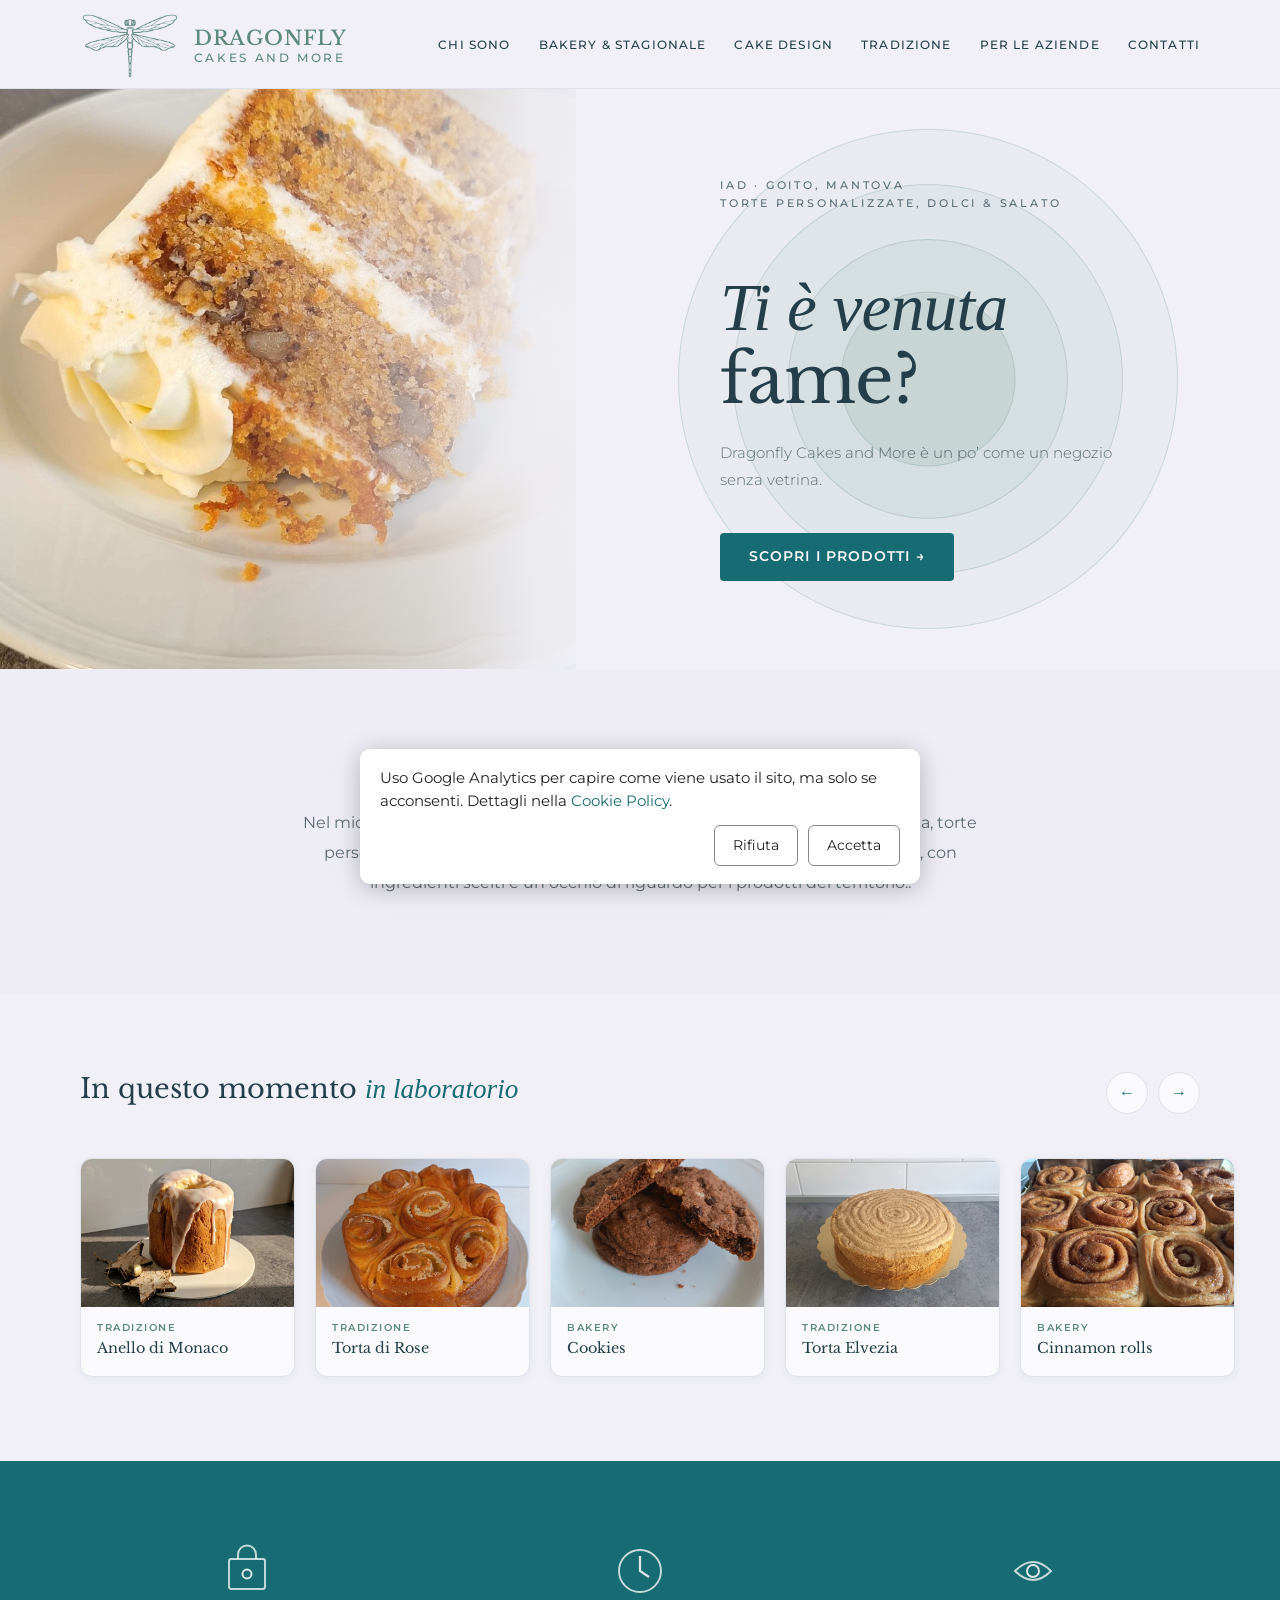
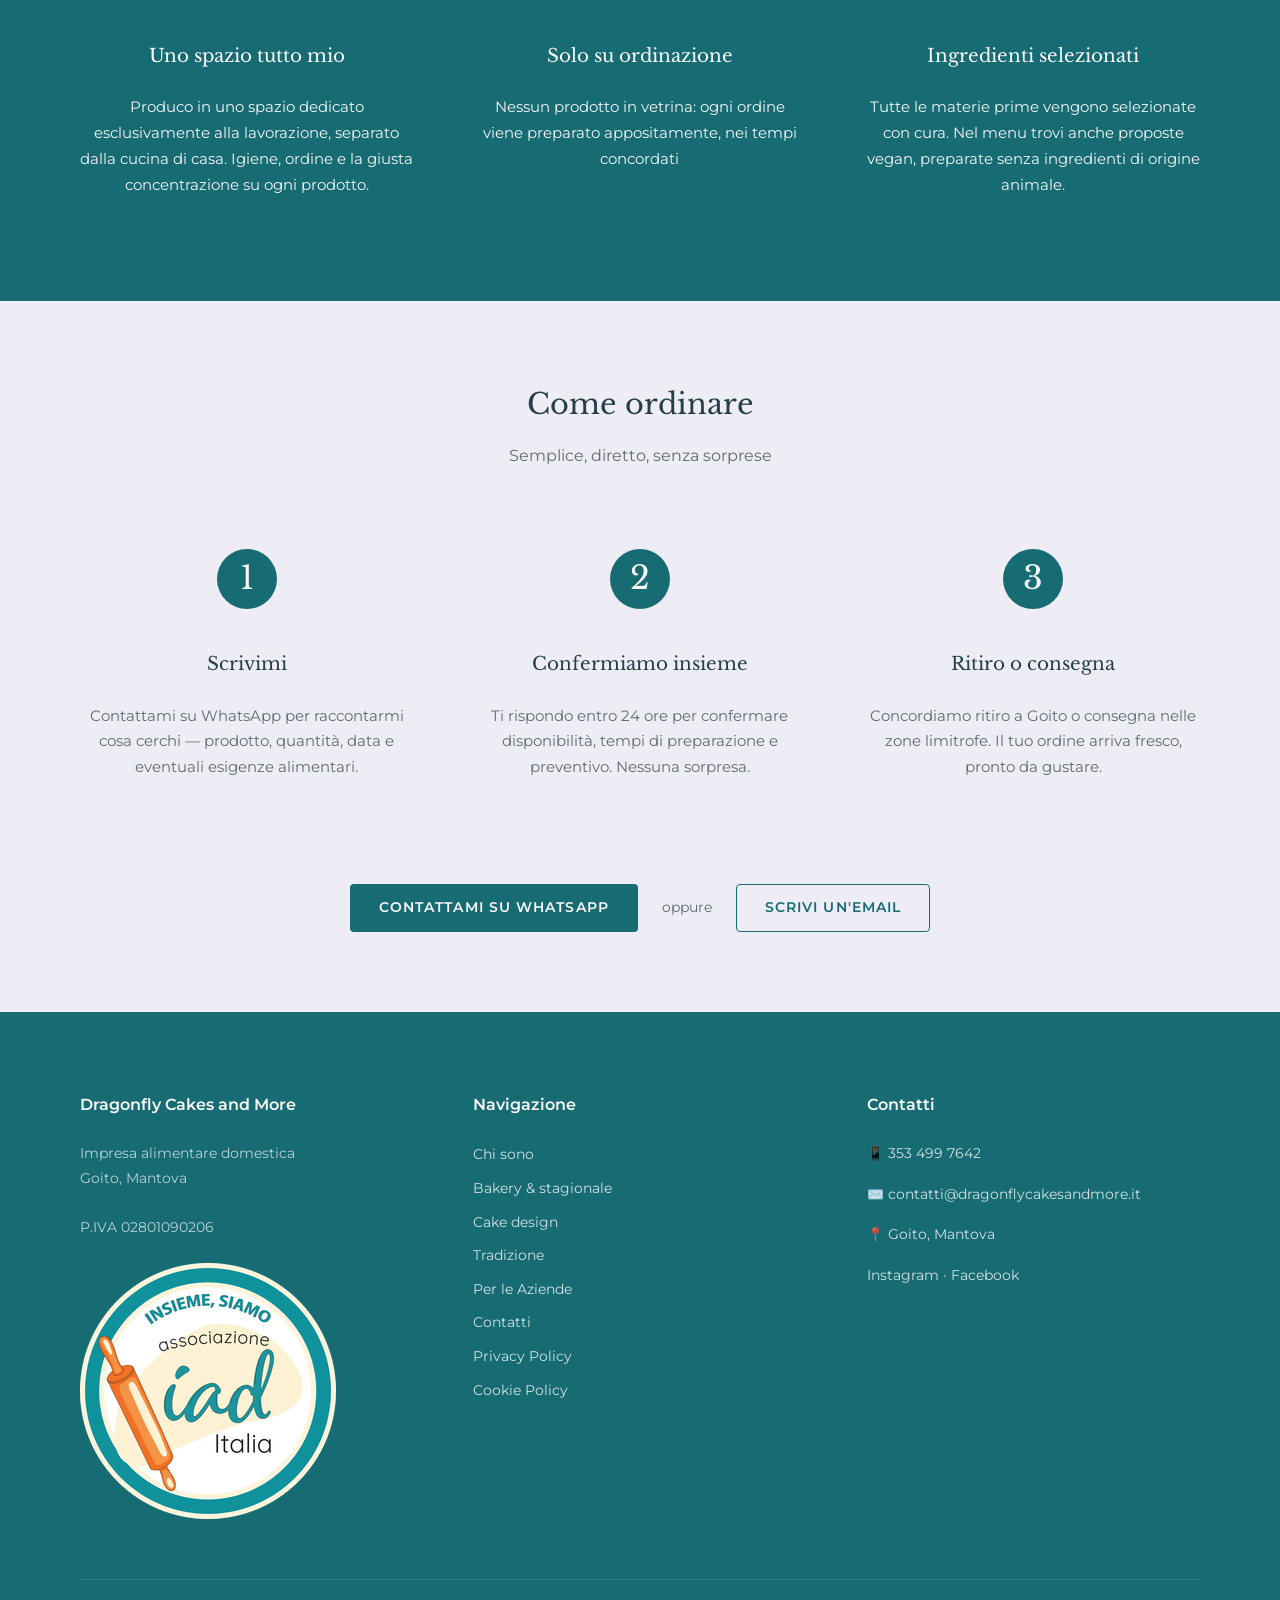
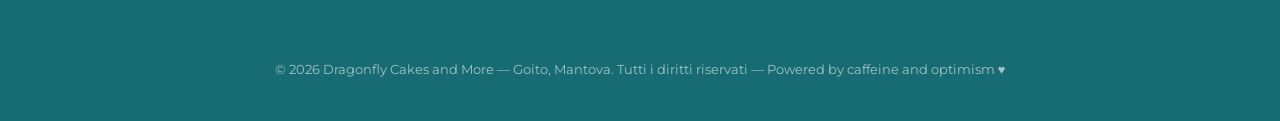
==== commit 64731ddf: "correzione errori 10/11 sistemato problemi visualizzazione mobile in index, tradizione, cake design," ====
--- a/index.html
+++ b/index.html
@@ -104,16 +104,14 @@
     cc-tradiz  → beige dorato
     cc-bento   → crema
 
-  Frecce: nascoste con display:none se hai 5 prodotti o meno.
-  Rimuovi display:none per mostrarle quando aggiungi prodotti.
-  ════════════════════════════════════════════════════════
+    ════════════════════════════════════════════════════════
 -->
 <section class="carousel-section" id="prodotti">
   <div class="carousel-header">
     <h2>In questo momento <em>in laboratorio</em></h2>
     <div class="carousel-nav">
-      <button id="prev-btn" aria-label="Precedente" style="display:none">&#8592;</button>
-      <button id="next-btn" aria-label="Successivo" style="display:none">&#8594;</button>
+      <button id="prev-btn" aria-label="Precedente">&#8592;</button>
+      <button id="next-btn" aria-label="Successivo">&#8594;</button>
     </div>
   </div>
   <div class="carousel-outer">
@@ -270,7 +268,7 @@
 
       <div class="footer-brand">
         <h4>Dragonfly Cakes and More</h4>
-        <p>Impresa alimentare domestica<br>Goito, Mantova<br><br>P.IVA 02801090206</p>
+        <p>Impresa alimentare domestica<br>Goito, Mantova<br><br>P.IVA 02801090206</p><img src="images/logo/bollino-iaditalia.png" alt="Socio IAD Italia" class="footer-badge">
       </div>
 
       <div class="footer-col">
--- a/css/style.css
+++ b/css/style.css
@@ -1801,14 +1801,23 @@
 }
 
 @media (max-width: 768px) {
-  .info-grid {
-    grid-template-columns: 1fr;
+    .info-grid {
+    grid-template-columns: minmax(0, 1fr);
+  }
+
+  .info-card {
+    overflow-wrap: anywhere;
   }
 
   .contact-methods {
     padding: var(--spacing-xl) 0;
   }
-
+  .contact-methods .section-header p:has(.btn) {
+    display: flex;
+    flex-direction: column;
+    align-items: center;
+    gap: 16px;
+  }
   .form-wrapper {
     padding: var(--spacing-lg);
   }
@@ -2395,5 +2404,16 @@
   .hero-content  { width: 100%; padding: 36px 28px 56px; margin: 0; }
   .hero-tagline  { font-size: 2.6rem; }
 
-  .carousel-outer { padding: 8px 24px 12px; }
-}
+    .carousel-outer {
+    padding: 8px 24px 12px;
+    overflow-x: auto;
+    scroll-snap-type: x mandatory;
+    scroll-padding-left: 24px;
+    -webkit-overflow-scrolling: touch;
+    scrollbar-width: none;
+  }
+  .carousel-outer::-webkit-scrollbar { display: none; }
+  .carousel-track { transform: none !important; }
+  .carousel-card { scroll-snap-align: start; }
+  .carousel-nav { display: none; }
+}
